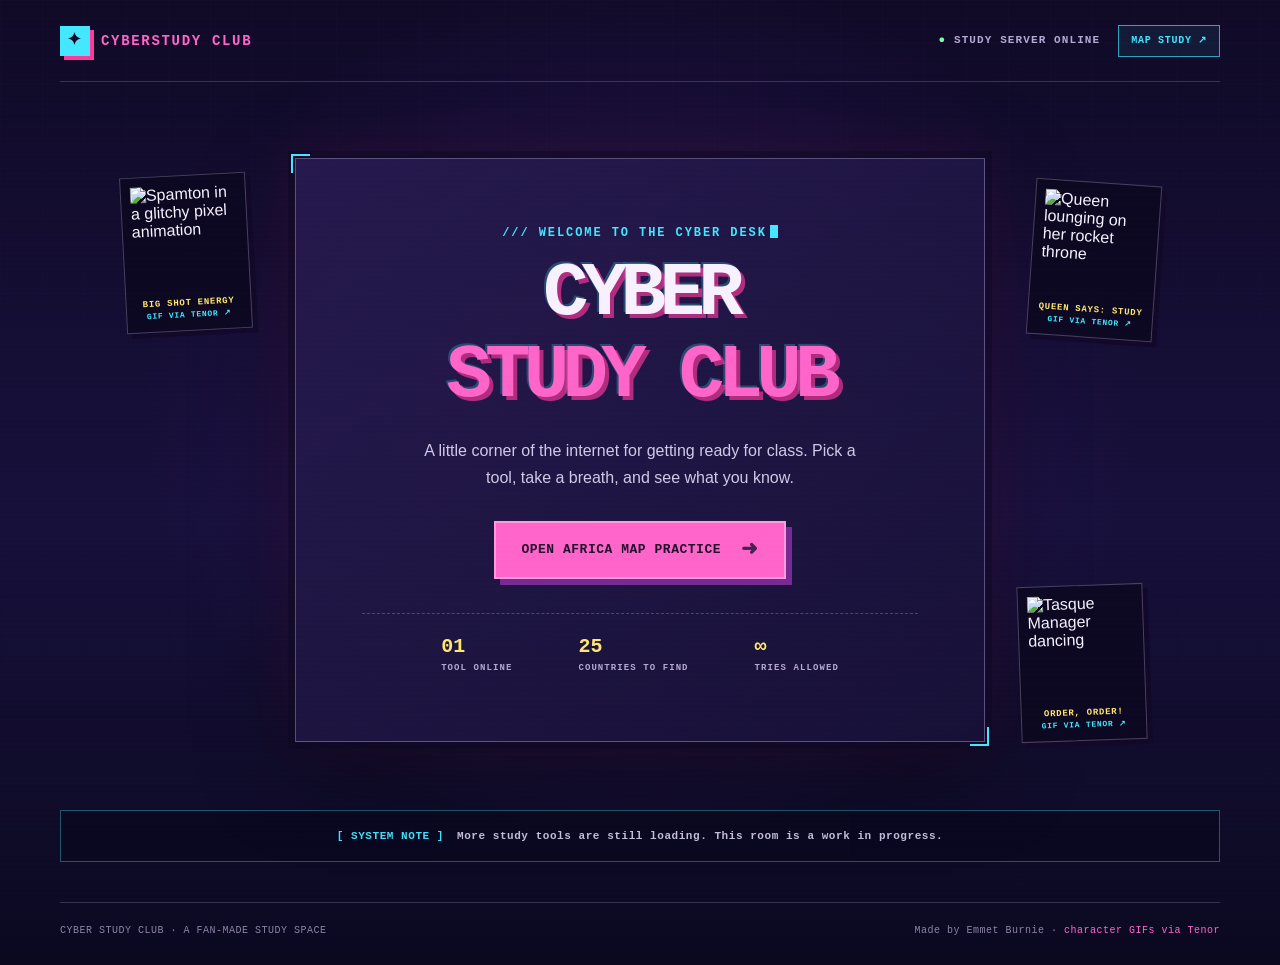
==== index.html @ ef657660 "Add map study link to homepage header" ====
<!doctype html>
<html lang="en">
  <head>
    <meta charset="utf-8" />
    <meta name="viewport" content="width=device-width, initial-scale=1" />
    <meta name="theme-color" content="#110b2b" />
    <meta name="description" content="A small collection of study tools. Start with Africa Map Practice." />
    <title>Cyber Study Club</title>
    <style>
      :root {
        color-scheme: dark;
        --ink: #f7f1ff;
        --muted: #b5a9d4;
        --night: #100a27;
        --panel: #1c123d;
        --pink: #ff65c9;
        --hot: #ff399e;
        --cyan: #43e7ff;
        --yellow: #ffe66f;
        --line: rgba(222, 206, 255, .2);
      }

      * { box-sizing: border-box; }
      html { min-height: 100%; background: var(--night); }
      body {
        min-height: 100vh;
        margin: 0;
        overflow-x: hidden;
        color: var(--ink);
        font-family: "Trebuchet MS", "Segoe UI", sans-serif;
        background:
          radial-gradient(ellipse at 50% 42%, rgba(92, 42, 167, .28), transparent 55%),
          linear-gradient(180deg, #100a27 0%, #17103b 54%, #0b0920 100%);
      }

      body::before {
        position: fixed;
        z-index: 0;
        inset: 0;
        pointer-events: none;
        content: "";
        opacity: .2;
        background-image: linear-gradient(rgba(132, 111, 214, .14) 1px, transparent 1px), linear-gradient(90deg, rgba(132, 111, 214, .14) 1px, transparent 1px);
        background-size: 42px 42px;
        mask-image: linear-gradient(to bottom, black, transparent 88%);
      }

      body::after {
        position: fixed;
        z-index: 5;
        inset: 0;
        pointer-events: none;
        content: "";
        opacity: .12;
        background: repeating-linear-gradient(to bottom, transparent 0 3px, rgba(255, 255, 255, .11) 4px, transparent 5px);
      }

      a { color: inherit; }
      .site-shell { position: relative; z-index: 1; width: min(1160px, calc(100% - 48px)); margin: 0 auto; }
      .topbar { display: flex; align-items: center; justify-content: space-between; min-height: 82px; border-bottom: 1px solid var(--line); }
      .wordmark { display: inline-flex; align-items: center; gap: 11px; color: var(--ink); text-decoration: none; font: 800 14px/1 "Courier New", monospace; letter-spacing: .12em; }
      .mark-icon { display: grid; width: 30px; height: 30px; place-items: center; color: #130925; background: var(--cyan); box-shadow: 4px 4px 0 var(--hot); font-size: 17px; }
      .wordmark span:last-child { color: var(--pink); }
      .top-actions { display: flex; align-items: center; gap: 18px; }
      .server-status { color: var(--muted); font: 700 11px/1.3 "Courier New", monospace; letter-spacing: .1em; }
      .server-status b { color: #7dff9e; }
      .nav-tool { padding: 10px 12px; border: 1px solid rgba(67, 231, 255, .66); color: var(--cyan); background: rgba(67, 231, 255, .07); font: 700 10px/1 "Courier New", monospace; letter-spacing: .07em; text-decoration: none; text-transform: uppercase; }
      .nav-tool:hover, .nav-tool:focus-visible { color: #110b2b; background: var(--cyan); outline: 2px solid var(--cyan); outline-offset: 3px; }

      .hero-wrap { position: relative; display: grid; min-height: 670px; place-items: center; padding: 76px 0 68px; }
      .hero-card {
        position: relative;
        z-index: 2;
        width: min(690px, 100%);
        padding: clamp(30px, 6vw, 66px);
        border: 1px solid rgba(225, 209, 255, .32);
        background: linear-gradient(145deg, rgba(39, 26, 79, .94), rgba(23, 17, 55, .94));
        box-shadow: 0 0 0 7px rgba(12, 7, 34, .45), 0 24px 90px rgba(0, 0, 0, .42), 0 0 55px rgba(255, 57, 158, .11);
        text-align: center;
      }
      .hero-card::before, .hero-card::after { position: absolute; width: 17px; height: 17px; content: ""; border-color: var(--cyan); border-style: solid; }
      .hero-card::before { top: -5px; left: -5px; border-width: 2px 0 0 2px; }
      .hero-card::after { right: -5px; bottom: -5px; border-width: 0 2px 2px 0; }
      .eyebrow { margin: 0 0 18px; color: var(--cyan); font: 700 12px/1.4 "Courier New", monospace; letter-spacing: .16em; text-transform: uppercase; }
      .eyebrow .cursor { display: inline-block; width: 8px; height: 13px; margin-left: 3px; vertical-align: -2px; background: var(--cyan); animation: blink 1.1s steps(2, start) infinite; }
      h1 { margin: 0; font: 900 clamp(42px, 8vw, 76px)/.92 "Courier New", monospace; letter-spacing: -.09em; text-transform: uppercase; text-shadow: 4px 4px 0 rgba(255, 57, 158, .65), -2px -2px 0 rgba(67, 231, 255, .25); }
      h1 span { display: block; margin-top: 12px; color: var(--pink); }
      .intro { max-width: 435px; margin: 25px auto 30px; color: #d2c9e8; font-size: 16px; line-height: 1.7; }

      .start-link { display: inline-flex; min-height: 58px; align-items: center; justify-content: center; gap: 20px; padding: 0 25px; border: 2px solid #ff9bdd; color: #210d2d; background: var(--pink); box-shadow: 6px 6px 0 #772a93; font: 900 13px/1.2 "Courier New", monospace; letter-spacing: .04em; text-decoration: none; text-transform: uppercase; transition: transform .15s ease, box-shadow .15s ease, background .15s ease; }
      .start-link:hover, .start-link:focus-visible { transform: translate(3px, 3px); background: #ff8bd7; box-shadow: 3px 3px 0 #772a93; outline: 2px solid var(--cyan); outline-offset: 4px; }
      .start-link .arrow { color: #462154; font-size: 20px; }

      .quick-stats { display: flex; justify-content: center; gap: clamp(20px, 7vw, 66px); margin-top: 34px; padding-top: 23px; border-top: 1px dashed rgba(221, 204, 255, .26); }
      .stat { display: grid; gap: 5px; text-align: left; }
      .stat strong { color: var(--yellow); font: 800 20px/1 "Courier New", monospace; }
      .stat span { color: var(--muted); font: 700 9px/1.4 "Courier New", monospace; letter-spacing: .12em; }

      .character { position: absolute; z-index: 3; display: grid; justify-items: center; gap: 8px; width: 126px; padding: 9px; border: 1px solid rgba(225, 209, 255, .28); background: rgba(12, 8, 31, .8); box-shadow: 5px 5px 0 rgba(18, 9, 38, .74); transform: rotate(-3deg); }
      .character img { display: block; width: 100%; height: 104px; object-fit: contain; image-rendering: pixelated; }
      .character figcaption { width: 100%; color: var(--yellow); font: 700 9px/1.35 "Courier New", monospace; letter-spacing: .08em; text-align: center; text-transform: uppercase; }
      .character a { color: var(--cyan); font-size: 8px; text-decoration: none; }
      .character a:hover { text-decoration: underline; }
      .character-spamton { top: 77px; left: 2%; }
      .character-queen { top: 84px; right: 2%; transform: rotate(4deg); }
      .character-tasque { right: 3%; bottom: 52px; transform: rotate(-2deg); }

      .system-note { display: flex; align-items: center; justify-content: center; gap: 13px; margin: 0 auto 40px; padding: 17px 22px; border: 1px solid rgba(67, 231, 255, .35); background: rgba(8, 8, 28, .58); color: #c9c1df; font: 700 11px/1.5 "Courier New", monospace; letter-spacing: .05em; text-align: center; }
      .system-note strong { flex: 0 0 auto; color: var(--cyan); }
      footer { display: flex; justify-content: space-between; gap: 16px; padding: 20px 0 27px; border-top: 1px solid var(--line); color: #8d83a9; font: 10px/1.5 "Courier New", monospace; letter-spacing: .05em; }
      footer a { color: var(--pink); text-decoration: none; }
      footer a:hover { text-decoration: underline; }

      @keyframes blink { to { visibility: hidden; } }
      @media (max-width: 850px) {
        .hero-wrap { min-height: auto; padding: 65px 0 55px; }
        .hero-card { width: min(640px, 100%); }
        .character { width: 98px; padding: 7px; }
        .character img { height: 74px; }
        .character-spamton { top: 14px; left: 0; }
        .character-queen { top: 12px; right: 0; }
        .character-tasque { display: none; }
      }
      @media (max-width: 560px) {
        .site-shell { width: min(100% - 28px, 480px); }
        .topbar { min-height: 64px; }
        .wordmark { font-size: 11px; }
        .top-actions { gap: 9px; }
        .server-status { max-width: 92px; font-size: 8px; text-align: right; }
        .nav-tool { padding: 9px 7px; font-size: 8px; }
        .hero-wrap { padding: 104px 0 30px; }
        .hero-card { padding: 36px 20px 24px; }
        h1 { font-size: clamp(38px, 11vw, 56px); }
        .intro { font-size: 14px; }
        .start-link { width: 100%; gap: 10px; padding: 0 12px; font-size: 11px; }
        .quick-stats { gap: 22px; }
        .stat span { font-size: 8px; }
        .character { width: 82px; padding: 5px; }
        .character img { height: 56px; }
        .character-spamton { top: 10px; left: 10%; }
        .character-queen { top: 10px; right: 10%; }
        .character figcaption { font-size: 8px; }
        .system-note { align-items: flex-start; padding: 13px; font-size: 10px; text-align: left; }
        footer { flex-direction: column; align-items: center; text-align: center; }
      }
      @media (prefers-reduced-motion: reduce) {
        *, *::before, *::after { scroll-behavior: auto !important; animation-duration: .01ms !important; animation-iteration-count: 1 !important; transition-duration: .01ms !important; }
      }
    </style>
  </head>
  <body>
    <div class="site-shell">
      <header class="topbar">
        <a class="wordmark" href="./" aria-label="Cyber Study Club home"><span class="mark-icon" aria-hidden="true">✦</span><span>CYBER<span>STUDY</span> CLUB</span></a>
        <div class="top-actions">
          <div class="server-status"><b>●</b> STUDY SERVER ONLINE</div>
          <a class="nav-tool" href="./ACS%2011%20Map%20Study%20Tools/ACS-11-Map-Study-Tools.html">Map Study ↗</a>
        </div>
      </header>

      <main>
        <section class="hero-wrap" aria-labelledby="welcome-title">
          <figure class="character character-spamton">
            <img src="https://media1.tenor.com/m/Z9w7fPWgDuUAAAAC/bigshot-spamton.gif" alt="Spamton in a glitchy pixel animation" loading="lazy" />
            <figcaption>Big shot energy<br /><a href="https://tenor.com/view/bigshot-spamton-spamtongspamton-laughing-glitched-gif-23837641" target="_blank" rel="noreferrer">GIF via Tenor ↗</a></figcaption>
          </figure>
          <figure class="character character-queen">
            <img src="https://media.tenor.com/0oXg4v6_egcAAAAj/deltarune-queen.gif" alt="Queen lounging on her rocket throne" loading="lazy" />
            <figcaption>Queen says: study<br /><a href="https://tenor.com/view/deltarune-queen-gif-23179607" target="_blank" rel="noreferrer">GIF via Tenor ↗</a></figcaption>
          </figure>
          <figure class="character character-tasque">
            <img src="https://media1.tenor.com/m/DKPBLvlwH-UAAAAd/deltarune-tasque-manager.gif" alt="Tasque Manager dancing" loading="lazy" />
            <figcaption>Order, order!<br /><a href="https://tenor.com/view/deltarune-tasque-manager-gangnam-style-dance-gif-910783957156503525" target="_blank" rel="noreferrer">GIF via Tenor ↗</a></figcaption>
          </figure>

          <div class="hero-card">
            <p class="eyebrow">/// Welcome to the cyber desk<span class="cursor" aria-hidden="true"></span></p>
            <h1 id="welcome-title">Cyber<br /><span>Study Club</span></h1>
            <p class="intro">A little corner of the internet for getting ready for class. Pick a tool, take a breath, and see what you know.</p>
            <a class="start-link" href="./ACS%2011%20Map%20Study%20Tools/ACS-11-Map-Study-Tools.html">
              <span>Open Africa Map Practice</span><span class="arrow" aria-hidden="true">➜</span>
            </a>
            <div class="quick-stats" aria-label="Study tool details">
              <div class="stat"><strong>01</strong><span>TOOL ONLINE</span></div>
              <div class="stat"><strong>25</strong><span>COUNTRIES TO FIND</span></div>
              <div class="stat"><strong>∞</strong><span>TRIES ALLOWED</span></div>
            </div>
          </div>
        </section>

        <aside class="system-note"><strong>[ SYSTEM NOTE ]</strong><span>More study tools are still loading. This room is a work in progress.</span></aside>
      </main>

      <footer><span>CYBER STUDY CLUB · A FAN-MADE STUDY SPACE</span><span>Made by Emmet Burnie · <a href="https://tenor.com" target="_blank" rel="noreferrer">character GIFs via Tenor</a></span></footer>
    </div>
  </body>
</html>
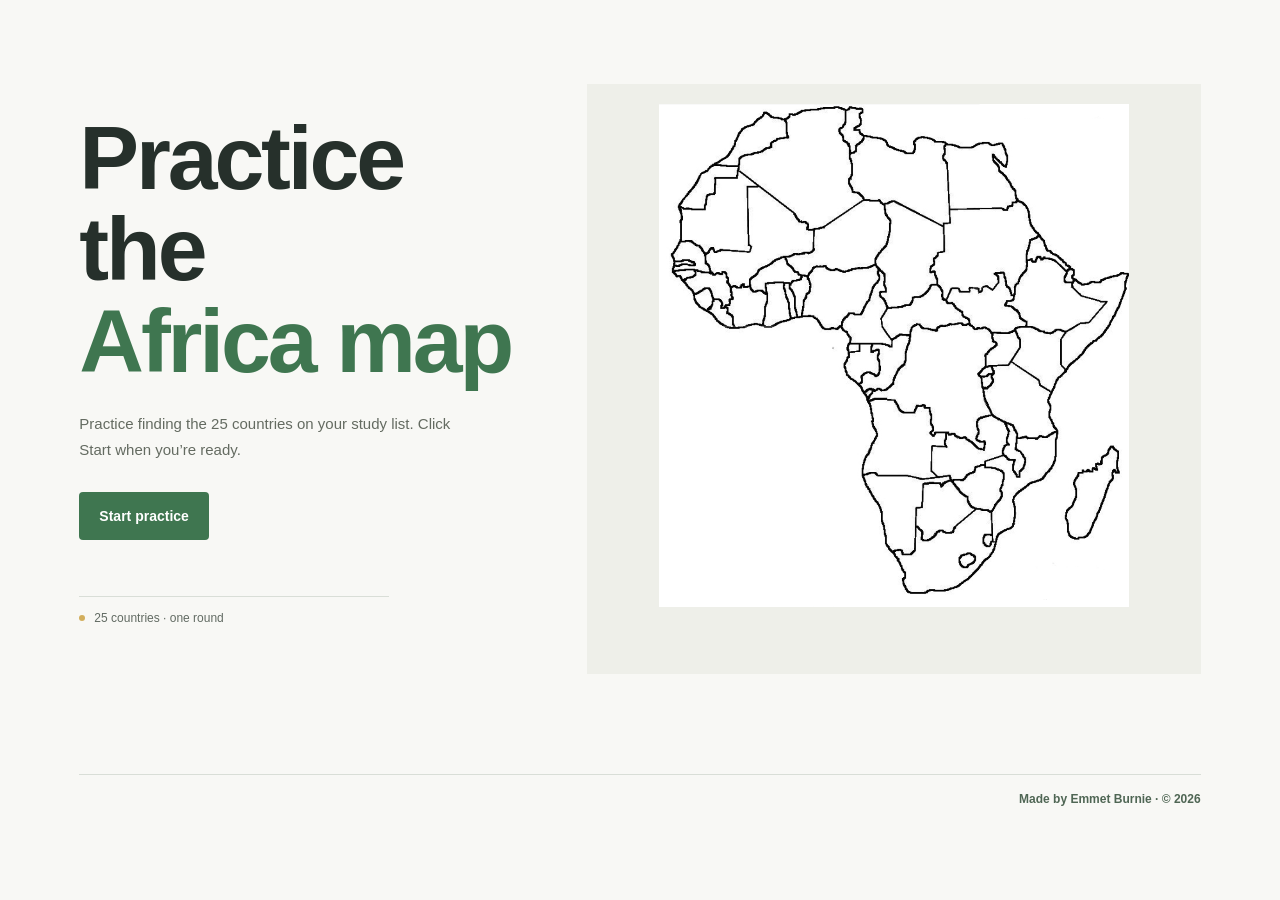
==== commit 8ee0f42c: "Keep Pages landing on the map study tool" ====
--- a/index.html
+++ b/index.html
@@ -3,195 +3,14 @@
   <head>
     <meta charset="utf-8" />
     <meta name="viewport" content="width=device-width, initial-scale=1" />
-    <meta name="theme-color" content="#110b2b" />
-    <meta name="description" content="A small collection of study tools. Start with Africa Map Practice." />
-    <title>Cyber Study Club</title>
-    <style>
-      :root {
-        color-scheme: dark;
-        --ink: #f7f1ff;
-        --muted: #b5a9d4;
-        --night: #100a27;
-        --panel: #1c123d;
-        --pink: #ff65c9;
-        --hot: #ff399e;
-        --cyan: #43e7ff;
-        --yellow: #ffe66f;
-        --line: rgba(222, 206, 255, .2);
-      }
-
-      * { box-sizing: border-box; }
-      html { min-height: 100%; background: var(--night); }
-      body {
-        min-height: 100vh;
-        margin: 0;
-        overflow-x: hidden;
-        color: var(--ink);
-        font-family: "Trebuchet MS", "Segoe UI", sans-serif;
-        background:
-          radial-gradient(ellipse at 50% 42%, rgba(92, 42, 167, .28), transparent 55%),
-          linear-gradient(180deg, #100a27 0%, #17103b 54%, #0b0920 100%);
-      }
-
-      body::before {
-        position: fixed;
-        z-index: 0;
-        inset: 0;
-        pointer-events: none;
-        content: "";
-        opacity: .2;
-        background-image: linear-gradient(rgba(132, 111, 214, .14) 1px, transparent 1px), linear-gradient(90deg, rgba(132, 111, 214, .14) 1px, transparent 1px);
-        background-size: 42px 42px;
-        mask-image: linear-gradient(to bottom, black, transparent 88%);
-      }
-
-      body::after {
-        position: fixed;
-        z-index: 5;
-        inset: 0;
-        pointer-events: none;
-        content: "";
-        opacity: .12;
-        background: repeating-linear-gradient(to bottom, transparent 0 3px, rgba(255, 255, 255, .11) 4px, transparent 5px);
-      }
-
-      a { color: inherit; }
-      .site-shell { position: relative; z-index: 1; width: min(1160px, calc(100% - 48px)); margin: 0 auto; }
-      .topbar { display: flex; align-items: center; justify-content: space-between; min-height: 82px; border-bottom: 1px solid var(--line); }
-      .wordmark { display: inline-flex; align-items: center; gap: 11px; color: var(--ink); text-decoration: none; font: 800 14px/1 "Courier New", monospace; letter-spacing: .12em; }
-      .mark-icon { display: grid; width: 30px; height: 30px; place-items: center; color: #130925; background: var(--cyan); box-shadow: 4px 4px 0 var(--hot); font-size: 17px; }
-      .wordmark span:last-child { color: var(--pink); }
-      .top-actions { display: flex; align-items: center; gap: 18px; }
-      .server-status { color: var(--muted); font: 700 11px/1.3 "Courier New", monospace; letter-spacing: .1em; }
-      .server-status b { color: #7dff9e; }
-      .nav-tool { padding: 10px 12px; border: 1px solid rgba(67, 231, 255, .66); color: var(--cyan); background: rgba(67, 231, 255, .07); font: 700 10px/1 "Courier New", monospace; letter-spacing: .07em; text-decoration: none; text-transform: uppercase; }
-      .nav-tool:hover, .nav-tool:focus-visible { color: #110b2b; background: var(--cyan); outline: 2px solid var(--cyan); outline-offset: 3px; }
-
-      .hero-wrap { position: relative; display: grid; min-height: 670px; place-items: center; padding: 76px 0 68px; }
-      .hero-card {
-        position: relative;
-        z-index: 2;
-        width: min(690px, 100%);
-        padding: clamp(30px, 6vw, 66px);
-        border: 1px solid rgba(225, 209, 255, .32);
-        background: linear-gradient(145deg, rgba(39, 26, 79, .94), rgba(23, 17, 55, .94));
-        box-shadow: 0 0 0 7px rgba(12, 7, 34, .45), 0 24px 90px rgba(0, 0, 0, .42), 0 0 55px rgba(255, 57, 158, .11);
-        text-align: center;
-      }
-      .hero-card::before, .hero-card::after { position: absolute; width: 17px; height: 17px; content: ""; border-color: var(--cyan); border-style: solid; }
-      .hero-card::before { top: -5px; left: -5px; border-width: 2px 0 0 2px; }
-      .hero-card::after { right: -5px; bottom: -5px; border-width: 0 2px 2px 0; }
-      .eyebrow { margin: 0 0 18px; color: var(--cyan); font: 700 12px/1.4 "Courier New", monospace; letter-spacing: .16em; text-transform: uppercase; }
-      .eyebrow .cursor { display: inline-block; width: 8px; height: 13px; margin-left: 3px; vertical-align: -2px; background: var(--cyan); animation: blink 1.1s steps(2, start) infinite; }
-      h1 { margin: 0; font: 900 clamp(42px, 8vw, 76px)/.92 "Courier New", monospace; letter-spacing: -.09em; text-transform: uppercase; text-shadow: 4px 4px 0 rgba(255, 57, 158, .65), -2px -2px 0 rgba(67, 231, 255, .25); }
-      h1 span { display: block; margin-top: 12px; color: var(--pink); }
-      .intro { max-width: 435px; margin: 25px auto 30px; color: #d2c9e8; font-size: 16px; line-height: 1.7; }
-
-      .start-link { display: inline-flex; min-height: 58px; align-items: center; justify-content: center; gap: 20px; padding: 0 25px; border: 2px solid #ff9bdd; color: #210d2d; background: var(--pink); box-shadow: 6px 6px 0 #772a93; font: 900 13px/1.2 "Courier New", monospace; letter-spacing: .04em; text-decoration: none; text-transform: uppercase; transition: transform .15s ease, box-shadow .15s ease, background .15s ease; }
-      .start-link:hover, .start-link:focus-visible { transform: translate(3px, 3px); background: #ff8bd7; box-shadow: 3px 3px 0 #772a93; outline: 2px solid var(--cyan); outline-offset: 4px; }
-      .start-link .arrow { color: #462154; font-size: 20px; }
-
-      .quick-stats { display: flex; justify-content: center; gap: clamp(20px, 7vw, 66px); margin-top: 34px; padding-top: 23px; border-top: 1px dashed rgba(221, 204, 255, .26); }
-      .stat { display: grid; gap: 5px; text-align: left; }
-      .stat strong { color: var(--yellow); font: 800 20px/1 "Courier New", monospace; }
-      .stat span { color: var(--muted); font: 700 9px/1.4 "Courier New", monospace; letter-spacing: .12em; }
-
-      .character { position: absolute; z-index: 3; display: grid; justify-items: center; gap: 8px; width: 126px; padding: 9px; border: 1px solid rgba(225, 209, 255, .28); background: rgba(12, 8, 31, .8); box-shadow: 5px 5px 0 rgba(18, 9, 38, .74); transform: rotate(-3deg); }
-      .character img { display: block; width: 100%; height: 104px; object-fit: contain; image-rendering: pixelated; }
-      .character figcaption { width: 100%; color: var(--yellow); font: 700 9px/1.35 "Courier New", monospace; letter-spacing: .08em; text-align: center; text-transform: uppercase; }
-      .character a { color: var(--cyan); font-size: 8px; text-decoration: none; }
-      .character a:hover { text-decoration: underline; }
-      .character-spamton { top: 77px; left: 2%; }
-      .character-queen { top: 84px; right: 2%; transform: rotate(4deg); }
-      .character-tasque { right: 3%; bottom: 52px; transform: rotate(-2deg); }
-
-      .system-note { display: flex; align-items: center; justify-content: center; gap: 13px; margin: 0 auto 40px; padding: 17px 22px; border: 1px solid rgba(67, 231, 255, .35); background: rgba(8, 8, 28, .58); color: #c9c1df; font: 700 11px/1.5 "Courier New", monospace; letter-spacing: .05em; text-align: center; }
-      .system-note strong { flex: 0 0 auto; color: var(--cyan); }
-      footer { display: flex; justify-content: space-between; gap: 16px; padding: 20px 0 27px; border-top: 1px solid var(--line); color: #8d83a9; font: 10px/1.5 "Courier New", monospace; letter-spacing: .05em; }
-      footer a { color: var(--pink); text-decoration: none; }
-      footer a:hover { text-decoration: underline; }
-
-      @keyframes blink { to { visibility: hidden; } }
-      @media (max-width: 850px) {
-        .hero-wrap { min-height: auto; padding: 65px 0 55px; }
-        .hero-card { width: min(640px, 100%); }
-        .character { width: 98px; padding: 7px; }
-        .character img { height: 74px; }
-        .character-spamton { top: 14px; left: 0; }
-        .character-queen { top: 12px; right: 0; }
-        .character-tasque { display: none; }
-      }
-      @media (max-width: 560px) {
-        .site-shell { width: min(100% - 28px, 480px); }
-        .topbar { min-height: 64px; }
-        .wordmark { font-size: 11px; }
-        .top-actions { gap: 9px; }
-        .server-status { max-width: 92px; font-size: 8px; text-align: right; }
-        .nav-tool { padding: 9px 7px; font-size: 8px; }
-        .hero-wrap { padding: 104px 0 30px; }
-        .hero-card { padding: 36px 20px 24px; }
-        h1 { font-size: clamp(38px, 11vw, 56px); }
-        .intro { font-size: 14px; }
-        .start-link { width: 100%; gap: 10px; padding: 0 12px; font-size: 11px; }
-        .quick-stats { gap: 22px; }
-        .stat span { font-size: 8px; }
-        .character { width: 82px; padding: 5px; }
-        .character img { height: 56px; }
-        .character-spamton { top: 10px; left: 10%; }
-        .character-queen { top: 10px; right: 10%; }
-        .character figcaption { font-size: 8px; }
-        .system-note { align-items: flex-start; padding: 13px; font-size: 10px; text-align: left; }
-        footer { flex-direction: column; align-items: center; text-align: center; }
-      }
-      @media (prefers-reduced-motion: reduce) {
-        *, *::before, *::after { scroll-behavior: auto !important; animation-duration: .01ms !important; animation-iteration-count: 1 !important; transition-duration: .01ms !important; }
-      }
-    </style>
+    <meta http-equiv="refresh" content="0; url=./ACS%2011%20Map%20Study%20Tools/ACS-11-Map-Study-Tools.html" />
+    <meta name="description" content="Open Africa Map Practice." />
+    <title>Africa Map Practice</title>
   </head>
   <body>
-    <div class="site-shell">
-      <header class="topbar">
-        <a class="wordmark" href="./" aria-label="Cyber Study Club home"><span class="mark-icon" aria-hidden="true">✦</span><span>CYBER<span>STUDY</span> CLUB</span></a>
-        <div class="top-actions">
-          <div class="server-status"><b>●</b> STUDY SERVER ONLINE</div>
-          <a class="nav-tool" href="./ACS%2011%20Map%20Study%20Tools/ACS-11-Map-Study-Tools.html">Map Study ↗</a>
-        </div>
-      </header>
-
-      <main>
-        <section class="hero-wrap" aria-labelledby="welcome-title">
-          <figure class="character character-spamton">
-            <img src="https://media1.tenor.com/m/Z9w7fPWgDuUAAAAC/bigshot-spamton.gif" alt="Spamton in a glitchy pixel animation" loading="lazy" />
-            <figcaption>Big shot energy<br /><a href="https://tenor.com/view/bigshot-spamton-spamtongspamton-laughing-glitched-gif-23837641" target="_blank" rel="noreferrer">GIF via Tenor ↗</a></figcaption>
-          </figure>
-          <figure class="character character-queen">
-            <img src="https://media.tenor.com/0oXg4v6_egcAAAAj/deltarune-queen.gif" alt="Queen lounging on her rocket throne" loading="lazy" />
-            <figcaption>Queen says: study<br /><a href="https://tenor.com/view/deltarune-queen-gif-23179607" target="_blank" rel="noreferrer">GIF via Tenor ↗</a></figcaption>
-          </figure>
-          <figure class="character character-tasque">
-            <img src="https://media1.tenor.com/m/DKPBLvlwH-UAAAAd/deltarune-tasque-manager.gif" alt="Tasque Manager dancing" loading="lazy" />
-            <figcaption>Order, order!<br /><a href="https://tenor.com/view/deltarune-tasque-manager-gangnam-style-dance-gif-910783957156503525" target="_blank" rel="noreferrer">GIF via Tenor ↗</a></figcaption>
-          </figure>
-
-          <div class="hero-card">
-            <p class="eyebrow">/// Welcome to the cyber desk<span class="cursor" aria-hidden="true"></span></p>
-            <h1 id="welcome-title">Cyber<br /><span>Study Club</span></h1>
-            <p class="intro">A little corner of the internet for getting ready for class. Pick a tool, take a breath, and see what you know.</p>
-            <a class="start-link" href="./ACS%2011%20Map%20Study%20Tools/ACS-11-Map-Study-Tools.html">
-              <span>Open Africa Map Practice</span><span class="arrow" aria-hidden="true">➜</span>
-            </a>
-            <div class="quick-stats" aria-label="Study tool details">
-              <div class="stat"><strong>01</strong><span>TOOL ONLINE</span></div>
-              <div class="stat"><strong>25</strong><span>COUNTRIES TO FIND</span></div>
-              <div class="stat"><strong>∞</strong><span>TRIES ALLOWED</span></div>
-            </div>
-          </div>
-        </section>
-
-        <aside class="system-note"><strong>[ SYSTEM NOTE ]</strong><span>More study tools are still loading. This room is a work in progress.</span></aside>
-      </main>
-
-      <footer><span>CYBER STUDY CLUB · A FAN-MADE STUDY SPACE</span><span>Made by Emmet Burnie · <a href="https://tenor.com" target="_blank" rel="noreferrer">character GIFs via Tenor</a></span></footer>
-    </div>
+    <p><a href="./ACS%2011%20Map%20Study%20Tools/ACS-11-Map-Study-Tools.html">Open Africa Map Practice</a></p>
+    <script>
+      window.location.replace(new URL("./ACS%2011%20Map%20Study%20Tools/ACS-11-Map-Study-Tools.html", window.location.href));
+    </script>
   </body>
 </html>
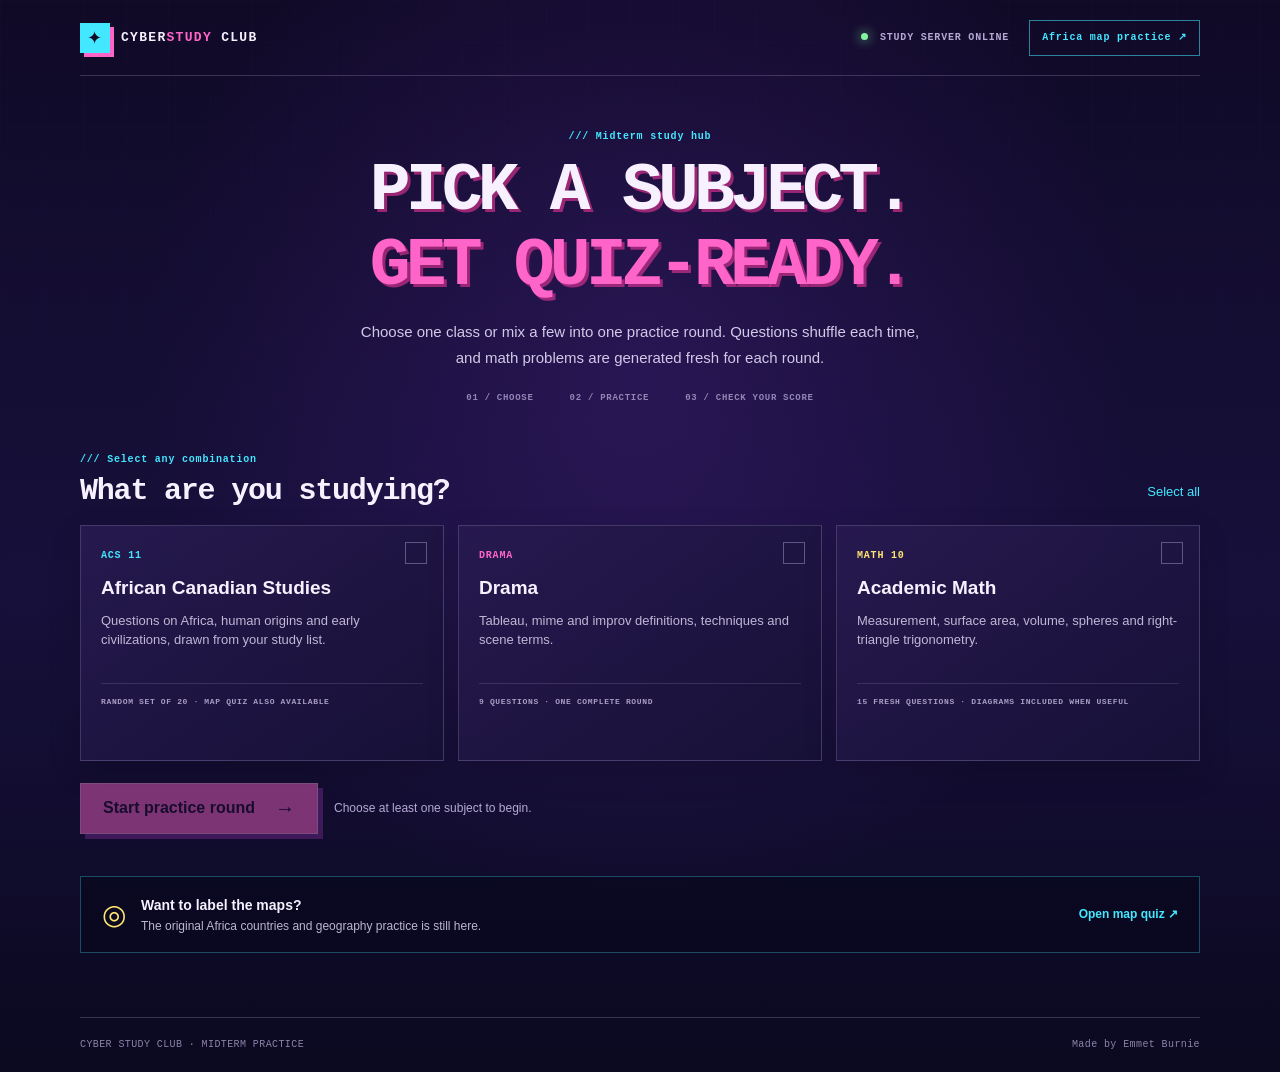
==== commit 214c2394: "Add selectable midterm study hub and quizzes" ====
--- a/index.html
+++ b/index.html
@@ -1,16 +1,83 @@
 <!doctype html>
 <html lang="en">
-  <head>
-    <meta charset="utf-8" />
-    <meta name="viewport" content="width=device-width, initial-scale=1" />
-    <meta http-equiv="refresh" content="0; url=./ACS%2011%20Map%20Study%20Tools/ACS-11-Map-Study-Tools.html" />
-    <meta name="description" content="Open Africa Map Practice." />
-    <title>Africa Map Practice</title>
-  </head>
-  <body>
-    <p><a href="./ACS%2011%20Map%20Study%20Tools/ACS-11-Map-Study-Tools.html">Open Africa Map Practice</a></p>
-    <script>
-      window.location.replace(new URL("./ACS%2011%20Map%20Study%20Tools/ACS-11-Map-Study-Tools.html", window.location.href));
-    </script>
-  </body>
+<head>
+  <meta charset="utf-8">
+  <meta name="viewport" content="width=device-width, initial-scale=1">
+  <meta name="theme-color" content="#110b2b">
+  <meta name="description" content="Choose a subject and make a practice quiz for midterms.">
+  <title>Cyber Study Club</title>
+  <link rel="stylesheet" href="study-hub.css">
+  <script src="quiz-banks.js" defer></script>
+  <script src="study-hub.js" defer></script>
+</head>
+<body>
+  <div class="shell">
+    <header class="topbar">
+      <a class="brand" href="./" aria-label="Cyber Study Club home"><span class="brand-mark">✦</span><span>CYBER<span class="pink">STUDY</span> CLUB</span></a>
+      <div class="top-right"><span class="online"><i></i> STUDY SERVER ONLINE</span><a class="map-link" href="./ACS%2011%20Map%20Study%20Tools/ACS-11-Map-Study-Tools.html">Africa map practice ↗</a></div>
+    </header>
+
+    <main>
+      <section id="menu-screen" class="menu-screen">
+        <div class="hero">
+          <p class="eyebrow">/// Midterm study hub</p>
+          <h1>Pick a subject.<br><span>Get quiz-ready.</span></h1>
+          <p class="intro">Choose one class or mix a few into one practice round. Questions shuffle each time, and math problems are generated fresh for each round.</p>
+          <div class="hero-tags"><span>01 / CHOOSE</span><span>02 / PRACTICE</span><span>03 / CHECK YOUR SCORE</span></div>
+        </div>
+
+        <section class="subject-section" aria-labelledby="subjects-title">
+          <div class="section-heading"><div><p class="eyebrow">/// Select any combination</p><h2 id="subjects-title">What are you studying?</h2></div><button id="select-all" class="quiet-button" type="button">Select all</button></div>
+          <div class="subject-grid">
+            <label class="subject-card acs-card">
+              <input type="checkbox" name="subject" value="acs">
+              <span class="card-check" aria-hidden="true">✓</span>
+              <span class="subject-code">ACS 11</span><strong>African Canadian Studies</strong>
+              <span class="subject-info">Questions on Africa, human origins and early civilizations, drawn from your study list.</span>
+              <span class="question-count">RANDOM SET OF 20 · MAP QUIZ ALSO AVAILABLE</span>
+            </label>
+            <label class="subject-card drama-card">
+              <input type="checkbox" name="subject" value="drama">
+              <span class="card-check" aria-hidden="true">✓</span>
+              <span class="subject-code">DRAMA</span><strong>Drama</strong>
+              <span class="subject-info">Tableau, mime and improv definitions, techniques and scene terms.</span>
+              <span class="question-count">9 QUESTIONS · ONE COMPLETE ROUND</span>
+            </label>
+            <label class="subject-card math-card">
+              <input type="checkbox" name="subject" value="math">
+              <span class="card-check" aria-hidden="true">✓</span>
+              <span class="subject-code">MATH 10</span><strong>Academic Math</strong>
+              <span class="subject-info">Measurement, surface area, volume, spheres and right-triangle trigonometry.</span>
+              <span class="question-count">15 FRESH QUESTIONS · DIAGRAMS INCLUDED WHEN USEFUL</span>
+            </label>
+          </div>
+          <div class="start-row"><button id="start-quiz" class="primary-button" type="button" disabled>Start practice round <span aria-hidden="true">→</span></button><p id="selection-note" class="selection-note" aria-live="polite">Choose at least one subject to begin.</p></div>
+          <div class="map-callout"><div><span class="callout-icon">◎</span><div><strong>Want to label the maps?</strong><p>The original Africa countries and geography practice is still here.</p></div></div><a href="./ACS%2011%20Map%20Study%20Tools/ACS-11-Map-Study-Tools.html">Open map quiz <span aria-hidden="true">↗</span></a></div>
+        </section>
+      </section>
+
+      <section id="quiz-screen" class="quiz-screen" hidden>
+        <div class="quiz-nav"><button class="quiet-button" data-action="menu" type="button">← Subjects</button><span id="quiz-subject-label" class="quiz-subject-label"></span><span id="quiz-progress" class="quiz-progress"></span></div>
+        <div class="progress-track"><span id="progress-fill"></span></div>
+        <article class="question-card">
+          <p class="eyebrow" id="question-kicker">QUESTION 01</p>
+          <h1 id="question-text"></h1>
+          <div id="question-diagram" class="question-diagram" hidden></div>
+          <div id="answer-options" class="answer-options"></div>
+          <div id="answer-feedback" class="answer-feedback" role="status" aria-live="polite"></div>
+          <button id="next-question" class="primary-button" type="button" hidden>Next question <span aria-hidden="true">→</span></button>
+        </article>
+      </section>
+
+      <section id="results-screen" class="results-screen" hidden>
+        <p class="eyebrow">/// Round complete</p><h1 id="results-title">Nice work.</h1>
+        <p id="results-summary" class="intro"></p>
+        <div class="result-score"><strong id="results-score"></strong><span id="results-percent"></span></div>
+        <div id="results-breakdown" class="results-breakdown"></div>
+        <div class="result-actions"><button id="again-button" class="primary-button" type="button">Try another round <span aria-hidden="true">↻</span></button><button class="quiet-button" data-action="menu" type="button">Choose subjects</button></div>
+      </section>
+    </main>
+    <footer><span>CYBER STUDY CLUB · MIDTERM PRACTICE</span><span>Made by Emmet Burnie</span></footer>
+  </div>
+</body>
 </html>
--- a/study-hub.css
+++ b/study-hub.css
@@ -0,0 +1,4 @@
+:root{color-scheme:dark;--night:#100a27;--panel:#1c123d;--panel2:#211744;--ink:#f7f1ff;--muted:#b5a9d4;--pink:#ff65c9;--cyan:#43e7ff;--yellow:#ffe66f;--green:#82f5a0;--red:#ff857f;--line:rgba(222,206,255,.2);font-family:"Trebuchet MS","Segoe UI",sans-serif}
+*{box-sizing:border-box}html{min-height:100%;background:var(--night)}body{min-height:100vh;margin:0;color:var(--ink);background:radial-gradient(ellipse at 50% 35%,rgba(92,42,167,.28),transparent 55%),linear-gradient(180deg,#100a27 0%,#17103b 55%,#0b0920 100%)}body:before{position:fixed;z-index:0;inset:0;pointer-events:none;content:"";opacity:.18;background-image:linear-gradient(rgba(132,111,214,.14) 1px,transparent 1px),linear-gradient(90deg,rgba(132,111,214,.14) 1px,transparent 1px);background-size:42px 42px;mask-image:linear-gradient(to bottom,black,transparent 88%)}button,a,input{font:inherit}.shell{position:relative;z-index:1;width:min(1120px,calc(100% - 42px));margin:auto}.topbar{min-height:76px;display:flex;align-items:center;justify-content:space-between;border-bottom:1px solid var(--line)}.brand{display:flex;align-items:center;gap:11px;color:var(--ink);font:800 13px/1 "Courier New",monospace;letter-spacing:.1em;text-decoration:none}.brand-mark{display:grid;place-items:center;width:30px;height:30px;color:#130925;background:var(--cyan);box-shadow:4px 4px 0 var(--pink);font:18px Arial}.pink{color:var(--pink)}.top-right{display:flex;align-items:center;gap:20px}.online,.map-link,.eyebrow,.hero-tags,.subject-code,.question-count,.quiz-progress{font:700 10px/1.4 "Courier New",monospace;letter-spacing:.08em}.online{color:var(--muted)}.online i{display:inline-block;width:7px;height:7px;margin-right:5px;border-radius:50%;background:var(--green);box-shadow:0 0 12px var(--green)}.map-link{padding:10px 12px;color:var(--cyan);border:1px solid rgba(67,231,255,.55);text-decoration:none}.map-link:hover,.map-link:focus-visible{color:var(--night);background:var(--cyan);outline:2px solid var(--cyan);outline-offset:2px}main{min-height:calc(100vh - 136px)}.menu-screen{padding:54px 0 64px}.hero{text-align:center;max-width:740px;margin:0 auto 48px}.eyebrow{margin:0 0 14px;color:var(--cyan)}h1,h2,p{margin-top:0}.hero h1,.results-screen h1{margin:0;font:900 clamp(40px,7vw,68px)/.98 "Courier New",monospace;letter-spacing:-.07em;text-transform:uppercase;text-shadow:3px 3px 0 rgba(255,57,158,.55)}.hero h1 span{display:block;margin-top:8px;color:var(--pink)}.intro{max-width:570px;margin:20px auto 22px;color:#d2c9e8;font-size:15px;line-height:1.7}.hero-tags{display:flex;justify-content:center;gap:clamp(14px,4vw,36px);color:#9386b5;font-size:9px}.section-heading{display:flex;align-items:end;justify-content:space-between;margin:0 0 17px}.section-heading .eyebrow{margin-bottom:8px}.section-heading h2{margin:0;font:800 clamp(21px,3.2vw,30px)/1.1 "Courier New",monospace;letter-spacing:-.04em}.quiet-button{border:0;background:transparent;color:var(--cyan);padding:9px 0;cursor:pointer;font-size:13px}.quiet-button:hover{text-decoration:underline}.quiet-button:focus-visible,.primary-button:focus-visible,.answer-option:focus-visible{outline:3px solid var(--yellow);outline-offset:3px}.subject-grid{display:grid;grid-template-columns:repeat(3,minmax(0,1fr));gap:14px}.subject-card{position:relative;min-height:236px;padding:23px 20px 20px;border:1px solid var(--line);background:linear-gradient(145deg,rgba(39,26,79,.96),rgba(23,17,55,.96));box-shadow:0 12px 30px rgba(0,0,0,.15);cursor:pointer;transition:border-color .15s,transform .15s,background .15s}.subject-card:hover{transform:translateY(-3px);border-color:rgba(67,231,255,.65)}.subject-card:has(input:checked){border-color:var(--cyan);background:linear-gradient(145deg,rgba(47,34,91,.98),rgba(28,20,67,.98));box-shadow:0 0 0 1px rgba(67,231,255,.25),0 0 30px rgba(67,231,255,.08)}.subject-card input{position:absolute;opacity:0;inset:0;width:100%;height:100%;cursor:pointer}.card-check{position:absolute;top:16px;right:16px;width:22px;height:22px;border:1px solid rgba(222,206,255,.35);display:grid;place-items:center;color:transparent;font-size:13px}.subject-card:has(input:checked) .card-check{color:var(--night);border-color:var(--cyan);background:var(--cyan)}.subject-code{display:block;margin:0 34px 14px 0;color:var(--cyan);font-size:10px}.drama-card .subject-code{color:var(--pink)}.math-card .subject-code{color:var(--yellow)}.subject-card strong{display:block;margin-bottom:11px;font-size:19px;line-height:1.2}.subject-info{display:block;min-height:55px;color:#c0b7d6;font-size:13px;line-height:1.5}.question-count{display:block;margin-top:17px;padding-top:12px;border-top:1px solid rgba(222,206,255,.15);color:#a99dc4;font-size:8px}.start-row{display:flex;align-items:center;gap:16px;margin-top:22px}.primary-button{display:inline-flex;align-items:center;justify-content:center;gap:20px;min-height:51px;padding:0 22px;border:1px solid #ff9bdd;color:#210d2d;background:var(--pink);box-shadow:5px 5px 0 #772a93;font-weight:900;cursor:pointer;transition:transform .15s,box-shadow .15s}.primary-button span{font-size:20px;font-weight:400}.primary-button:hover:not(:disabled){transform:translate(2px,2px);box-shadow:3px 3px 0 #772a93}.primary-button:disabled{opacity:.45;cursor:not-allowed}.selection-note{margin:0;color:var(--muted);font-size:12px}.map-callout{display:flex;align-items:center;justify-content:space-between;gap:18px;margin-top:42px;padding:19px 21px;border:1px solid rgba(67,231,255,.3);background:rgba(8,8,28,.58)}.map-callout>div{display:flex;align-items:center;gap:15px}.callout-icon{color:var(--yellow);font-size:28px}.map-callout strong{font-size:14px}.map-callout p{margin:5px 0 0;color:#beb5d3;font-size:12px}.map-callout a{flex:none;color:var(--cyan);font-size:12px;font-weight:700;text-decoration:none}.map-callout a:hover{text-decoration:underline}.quiz-screen,.results-screen{max-width:850px;margin:0 auto;padding:35px 0 60px}.quiz-nav{display:flex;align-items:center;justify-content:space-between;gap:15px}.quiz-subject-label{color:var(--muted);font-size:12px}.quiz-progress{color:var(--yellow);font-size:11px}.progress-track{height:4px;margin:16px 0 28px;background:rgba(222,206,255,.15)}.progress-track span{display:block;width:0;height:100%;background:var(--cyan);transition:width .2s}.question-card{padding:clamp(22px,5vw,45px);border:1px solid var(--line);background:linear-gradient(145deg,rgba(39,26,79,.96),rgba(23,17,55,.96));box-shadow:0 18px 55px rgba(0,0,0,.28)}.question-card .eyebrow{color:var(--yellow);font-size:10px}.question-card h1{font:700 clamp(22px,4vw,34px)/1.3 "Trebuchet MS","Segoe UI",sans-serif;letter-spacing:0;text-transform:none;text-shadow:none;margin:0 0 22px}.question-diagram{display:flex;justify-content:center;margin:0 auto 20px;padding:12px;background:#f8f7f2;color:#26302b;border-radius:4px;max-width:460px}.question-diagram svg{display:block;width:100%;height:auto;max-height:250px}.answer-options{display:grid;gap:10px}.answer-option{display:flex;align-items:flex-start;gap:12px;width:100%;padding:13px 15px;border:1px solid rgba(222,206,255,.2);color:var(--ink);background:rgba(8,8,28,.44);text-align:left;cursor:pointer;line-height:1.45}.answer-option:hover:not(:disabled){border-color:var(--cyan);background:rgba(67,231,255,.08)}.option-letter{flex:none;display:grid;place-items:center;width:23px;height:23px;border:1px solid rgba(222,206,255,.35);color:var(--cyan);font:700 11px "Courier New",monospace}.answer-option.correct{border-color:var(--green);background:rgba(130,245,160,.12)}.answer-option.correct .option-letter{color:var(--night);border-color:var(--green);background:var(--green)}.answer-option.incorrect{border-color:var(--red);background:rgba(255,133,127,.11)}.answer-option:disabled{cursor:default}.answer-feedback{min-height:32px;padding:13px 0;color:var(--muted);font-size:13px}.answer-feedback.good{color:var(--green)}.answer-feedback.bad{color:var(--red)}#next-question{margin-top:6px}.results-screen{padding-top:65px;text-align:center}.results-screen h1{font-size:clamp(38px,6vw,58px)}.results-screen .intro{margin-bottom:28px}.result-score{display:flex;align-items:baseline;justify-content:center;gap:18px;margin:20px auto 32px}.result-score strong{color:var(--yellow);font:800 52px "Courier New",monospace}.result-score span{color:var(--cyan);font:700 24px "Courier New",monospace}.results-breakdown{display:grid;grid-template-columns:repeat(3,1fr);gap:12px;text-align:left}.breakdown-card{padding:16px;border:1px solid var(--line);background:rgba(28,18,61,.83)}.breakdown-card h2{margin:0 0 10px;color:var(--cyan);font:700 11px "Courier New",monospace;text-transform:uppercase}.breakdown-card p{margin:0;color:#d2c9e8;font-size:13px}.result-actions{display:flex;justify-content:center;align-items:center;gap:22px;margin-top:28px}footer{min-height:55px;display:flex;justify-content:space-between;align-items:center;gap:15px;border-top:1px solid var(--line);color:#8d83a9;font:10px/1.4 "Courier New",monospace;letter-spacing:.04em}
+[hidden]{display:none!important}@media(max-width:780px){.subject-grid{grid-template-columns:1fr}.subject-card{min-height:190px}.subject-info{min-height:0}.hero{margin-bottom:38px}.menu-screen{padding-top:42px}.results-breakdown{grid-template-columns:1fr}.breakdown-card{text-align:center}.breakdown-card h2{margin-bottom:6px}}@media(max-width:560px){.shell{width:calc(100% - 28px)}.topbar{min-height:64px}.brand{font-size:10px;gap:8px}.brand-mark{width:25px;height:25px;font-size:15px}.top-right{gap:8px}.online{display:none}.map-link{padding:9px 8px;font-size:8px}.menu-screen{padding:35px 0 44px}.hero h1{font-size:clamp(36px,10vw,51px)}.hero .intro{font-size:13px;margin:16px auto}.hero-tags{gap:10px;font-size:7px}.section-heading h2{font-size:20px}.subject-card{padding:19px 17px}.subject-card strong{font-size:18px}.start-row{align-items:flex-start;flex-direction:column}.start-row .primary-button{width:100%}.map-callout{align-items:flex-start;flex-direction:column;padding:16px}.quiz-screen,.results-screen{padding-top:25px}.quiz-screen{padding-bottom:35px}.quiz-subject-label{display:none}.question-card{padding:20px 16px}.question-card h1{font-size:22px}.answer-option{font-size:13px;padding:11px}.result-actions{flex-direction:column;gap:9px}.result-actions>*{width:100%}footer{align-items:flex-start;flex-direction:column;justify-content:center;padding:13px 0;font-size:8px}}
+@media(prefers-reduced-motion:reduce){*,*:before,*:after{scroll-behavior:auto!important;transition:none!important}}
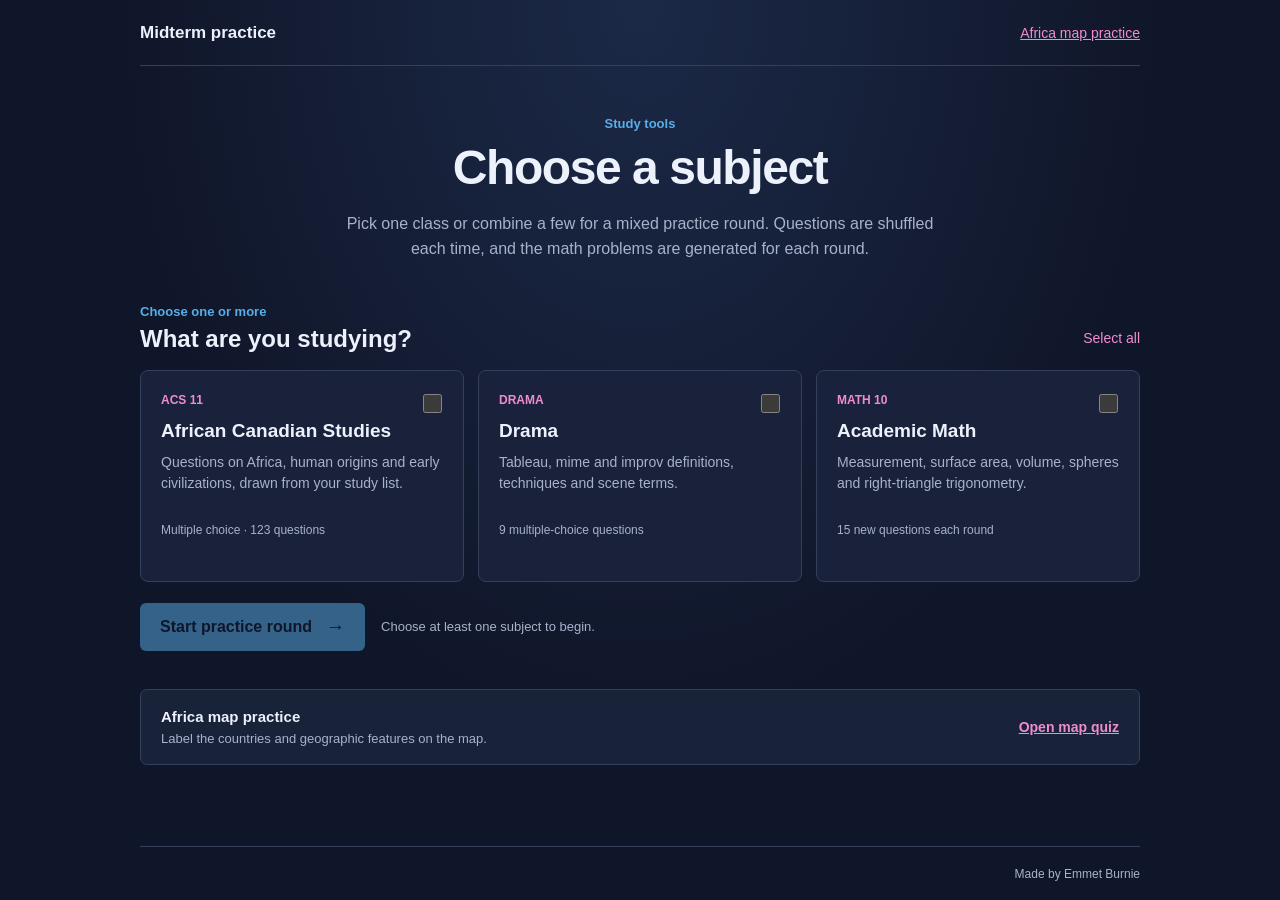
==== commit f242d7fa: "Refine study hub styling and ACS question options" ====
--- a/index.html
+++ b/index.html
@@ -3,9 +3,9 @@
 <head>
   <meta charset="utf-8">
   <meta name="viewport" content="width=device-width, initial-scale=1">
-  <meta name="theme-color" content="#110b2b">
+  <meta name="theme-color" content="#f5f3ee">
   <meta name="description" content="Choose a subject and make a practice quiz for midterms.">
-  <title>Cyber Study Club</title>
+  <title>Midterm Practice</title>
   <link rel="stylesheet" href="study-hub.css">
   <script src="quiz-banks.js" defer></script>
   <script src="study-hub.js" defer></script>
@@ -13,46 +13,46 @@
 <body>
   <div class="shell">
     <header class="topbar">
-      <a class="brand" href="./" aria-label="Cyber Study Club home"><span class="brand-mark">✦</span><span>CYBER<span class="pink">STUDY</span> CLUB</span></a>
-      <div class="top-right"><span class="online"><i></i> STUDY SERVER ONLINE</span><a class="map-link" href="./ACS%2011%20Map%20Study%20Tools/ACS-11-Map-Study-Tools.html">Africa map practice ↗</a></div>
+      <a class="brand" href="./">Midterm practice</a>
+      <div class="top-right"><a class="map-link" href="./ACS%2011%20Map%20Study%20Tools/ACS-11-Map-Study-Tools.html">Africa map practice</a></div>
     </header>
 
     <main>
       <section id="menu-screen" class="menu-screen">
         <div class="hero">
-          <p class="eyebrow">/// Midterm study hub</p>
-          <h1>Pick a subject.<br><span>Get quiz-ready.</span></h1>
-          <p class="intro">Choose one class or mix a few into one practice round. Questions shuffle each time, and math problems are generated fresh for each round.</p>
-          <div class="hero-tags"><span>01 / CHOOSE</span><span>02 / PRACTICE</span><span>03 / CHECK YOUR SCORE</span></div>
+          <p class="eyebrow">Study tools</p>
+          <h1>Choose a subject</h1>
+          <p class="intro">Pick one class or combine a few for a mixed practice round. Questions are shuffled each time, and the math problems are generated for each round.</p>
         </div>
 
         <section class="subject-section" aria-labelledby="subjects-title">
-          <div class="section-heading"><div><p class="eyebrow">/// Select any combination</p><h2 id="subjects-title">What are you studying?</h2></div><button id="select-all" class="quiet-button" type="button">Select all</button></div>
+          <div class="section-heading"><div><p class="eyebrow">Choose one or more</p><h2 id="subjects-title">What are you studying?</h2></div><button id="select-all" class="quiet-button" type="button">Select all</button></div>
           <div class="subject-grid">
             <label class="subject-card acs-card">
               <input type="checkbox" name="subject" value="acs">
-              <span class="card-check" aria-hidden="true">✓</span>
               <span class="subject-code">ACS 11</span><strong>African Canadian Studies</strong>
               <span class="subject-info">Questions on Africa, human origins and early civilizations, drawn from your study list.</span>
-              <span class="question-count">RANDOM SET OF 20 · MAP QUIZ ALSO AVAILABLE</span>
+              <span class="question-count">Multiple choice · 123 questions</span>
             </label>
             <label class="subject-card drama-card">
               <input type="checkbox" name="subject" value="drama">
-              <span class="card-check" aria-hidden="true">✓</span>
               <span class="subject-code">DRAMA</span><strong>Drama</strong>
               <span class="subject-info">Tableau, mime and improv definitions, techniques and scene terms.</span>
-              <span class="question-count">9 QUESTIONS · ONE COMPLETE ROUND</span>
+              <span class="question-count">9 multiple-choice questions</span>
             </label>
             <label class="subject-card math-card">
               <input type="checkbox" name="subject" value="math">
-              <span class="card-check" aria-hidden="true">✓</span>
               <span class="subject-code">MATH 10</span><strong>Academic Math</strong>
               <span class="subject-info">Measurement, surface area, volume, spheres and right-triangle trigonometry.</span>
-              <span class="question-count">15 FRESH QUESTIONS · DIAGRAMS INCLUDED WHEN USEFUL</span>
+              <span class="question-count">15 new questions each round</span>
             </label>
           </div>
+          <div id="acs-length-panel" class="acs-length-panel" hidden>
+            <label for="acs-length">ACS question set</label>
+            <select id="acs-length"><option value="some">20 random questions</option><option value="all">All 123 questions</option></select>
+          </div>
           <div class="start-row"><button id="start-quiz" class="primary-button" type="button" disabled>Start practice round <span aria-hidden="true">→</span></button><p id="selection-note" class="selection-note" aria-live="polite">Choose at least one subject to begin.</p></div>
-          <div class="map-callout"><div><span class="callout-icon">◎</span><div><strong>Want to label the maps?</strong><p>The original Africa countries and geography practice is still here.</p></div></div><a href="./ACS%2011%20Map%20Study%20Tools/ACS-11-Map-Study-Tools.html">Open map quiz <span aria-hidden="true">↗</span></a></div>
+        <div class="map-callout"><div><div><strong>Africa map practice</strong><p>Label the countries and geographic features on the map.</p></div></div><a href="./ACS%2011%20Map%20Study%20Tools/ACS-11-Map-Study-Tools.html">Open map quiz</a></div>
         </section>
       </section>
 
@@ -70,14 +70,14 @@
       </section>
 
       <section id="results-screen" class="results-screen" hidden>
-        <p class="eyebrow">/// Round complete</p><h1 id="results-title">Nice work.</h1>
+        <p class="eyebrow">Round complete</p><h1 id="results-title">Nice work.</h1>
         <p id="results-summary" class="intro"></p>
         <div class="result-score"><strong id="results-score"></strong><span id="results-percent"></span></div>
         <div id="results-breakdown" class="results-breakdown"></div>
         <div class="result-actions"><button id="again-button" class="primary-button" type="button">Try another round <span aria-hidden="true">↻</span></button><button class="quiet-button" data-action="menu" type="button">Choose subjects</button></div>
       </section>
     </main>
-    <footer><span>CYBER STUDY CLUB · MIDTERM PRACTICE</span><span>Made by Emmet Burnie</span></footer>
+    <footer><span>Made by Emmet Burnie</span></footer>
   </div>
 </body>
 </html>
--- a/study-hub.css
+++ b/study-hub.css
@@ -1,4 +1 @@
-:root{color-scheme:dark;--night:#100a27;--panel:#1c123d;--panel2:#211744;--ink:#f7f1ff;--muted:#b5a9d4;--pink:#ff65c9;--cyan:#43e7ff;--yellow:#ffe66f;--green:#82f5a0;--red:#ff857f;--line:rgba(222,206,255,.2);font-family:"Trebuchet MS","Segoe UI",sans-serif}
-*{box-sizing:border-box}html{min-height:100%;background:var(--night)}body{min-height:100vh;margin:0;color:var(--ink);background:radial-gradient(ellipse at 50% 35%,rgba(92,42,167,.28),transparent 55%),linear-gradient(180deg,#100a27 0%,#17103b 55%,#0b0920 100%)}body:before{position:fixed;z-index:0;inset:0;pointer-events:none;content:"";opacity:.18;background-image:linear-gradient(rgba(132,111,214,.14) 1px,transparent 1px),linear-gradient(90deg,rgba(132,111,214,.14) 1px,transparent 1px);background-size:42px 42px;mask-image:linear-gradient(to bottom,black,transparent 88%)}button,a,input{font:inherit}.shell{position:relative;z-index:1;width:min(1120px,calc(100% - 42px));margin:auto}.topbar{min-height:76px;display:flex;align-items:center;justify-content:space-between;border-bottom:1px solid var(--line)}.brand{display:flex;align-items:center;gap:11px;color:var(--ink);font:800 13px/1 "Courier New",monospace;letter-spacing:.1em;text-decoration:none}.brand-mark{display:grid;place-items:center;width:30px;height:30px;color:#130925;background:var(--cyan);box-shadow:4px 4px 0 var(--pink);font:18px Arial}.pink{color:var(--pink)}.top-right{display:flex;align-items:center;gap:20px}.online,.map-link,.eyebrow,.hero-tags,.subject-code,.question-count,.quiz-progress{font:700 10px/1.4 "Courier New",monospace;letter-spacing:.08em}.online{color:var(--muted)}.online i{display:inline-block;width:7px;height:7px;margin-right:5px;border-radius:50%;background:var(--green);box-shadow:0 0 12px var(--green)}.map-link{padding:10px 12px;color:var(--cyan);border:1px solid rgba(67,231,255,.55);text-decoration:none}.map-link:hover,.map-link:focus-visible{color:var(--night);background:var(--cyan);outline:2px solid var(--cyan);outline-offset:2px}main{min-height:calc(100vh - 136px)}.menu-screen{padding:54px 0 64px}.hero{text-align:center;max-width:740px;margin:0 auto 48px}.eyebrow{margin:0 0 14px;color:var(--cyan)}h1,h2,p{margin-top:0}.hero h1,.results-screen h1{margin:0;font:900 clamp(40px,7vw,68px)/.98 "Courier New",monospace;letter-spacing:-.07em;text-transform:uppercase;text-shadow:3px 3px 0 rgba(255,57,158,.55)}.hero h1 span{display:block;margin-top:8px;color:var(--pink)}.intro{max-width:570px;margin:20px auto 22px;color:#d2c9e8;font-size:15px;line-height:1.7}.hero-tags{display:flex;justify-content:center;gap:clamp(14px,4vw,36px);color:#9386b5;font-size:9px}.section-heading{display:flex;align-items:end;justify-content:space-between;margin:0 0 17px}.section-heading .eyebrow{margin-bottom:8px}.section-heading h2{margin:0;font:800 clamp(21px,3.2vw,30px)/1.1 "Courier New",monospace;letter-spacing:-.04em}.quiet-button{border:0;background:transparent;color:var(--cyan);padding:9px 0;cursor:pointer;font-size:13px}.quiet-button:hover{text-decoration:underline}.quiet-button:focus-visible,.primary-button:focus-visible,.answer-option:focus-visible{outline:3px solid var(--yellow);outline-offset:3px}.subject-grid{display:grid;grid-template-columns:repeat(3,minmax(0,1fr));gap:14px}.subject-card{position:relative;min-height:236px;padding:23px 20px 20px;border:1px solid var(--line);background:linear-gradient(145deg,rgba(39,26,79,.96),rgba(23,17,55,.96));box-shadow:0 12px 30px rgba(0,0,0,.15);cursor:pointer;transition:border-color .15s,transform .15s,background .15s}.subject-card:hover{transform:translateY(-3px);border-color:rgba(67,231,255,.65)}.subject-card:has(input:checked){border-color:var(--cyan);background:linear-gradient(145deg,rgba(47,34,91,.98),rgba(28,20,67,.98));box-shadow:0 0 0 1px rgba(67,231,255,.25),0 0 30px rgba(67,231,255,.08)}.subject-card input{position:absolute;opacity:0;inset:0;width:100%;height:100%;cursor:pointer}.card-check{position:absolute;top:16px;right:16px;width:22px;height:22px;border:1px solid rgba(222,206,255,.35);display:grid;place-items:center;color:transparent;font-size:13px}.subject-card:has(input:checked) .card-check{color:var(--night);border-color:var(--cyan);background:var(--cyan)}.subject-code{display:block;margin:0 34px 14px 0;color:var(--cyan);font-size:10px}.drama-card .subject-code{color:var(--pink)}.math-card .subject-code{color:var(--yellow)}.subject-card strong{display:block;margin-bottom:11px;font-size:19px;line-height:1.2}.subject-info{display:block;min-height:55px;color:#c0b7d6;font-size:13px;line-height:1.5}.question-count{display:block;margin-top:17px;padding-top:12px;border-top:1px solid rgba(222,206,255,.15);color:#a99dc4;font-size:8px}.start-row{display:flex;align-items:center;gap:16px;margin-top:22px}.primary-button{display:inline-flex;align-items:center;justify-content:center;gap:20px;min-height:51px;padding:0 22px;border:1px solid #ff9bdd;color:#210d2d;background:var(--pink);box-shadow:5px 5px 0 #772a93;font-weight:900;cursor:pointer;transition:transform .15s,box-shadow .15s}.primary-button span{font-size:20px;font-weight:400}.primary-button:hover:not(:disabled){transform:translate(2px,2px);box-shadow:3px 3px 0 #772a93}.primary-button:disabled{opacity:.45;cursor:not-allowed}.selection-note{margin:0;color:var(--muted);font-size:12px}.map-callout{display:flex;align-items:center;justify-content:space-between;gap:18px;margin-top:42px;padding:19px 21px;border:1px solid rgba(67,231,255,.3);background:rgba(8,8,28,.58)}.map-callout>div{display:flex;align-items:center;gap:15px}.callout-icon{color:var(--yellow);font-size:28px}.map-callout strong{font-size:14px}.map-callout p{margin:5px 0 0;color:#beb5d3;font-size:12px}.map-callout a{flex:none;color:var(--cyan);font-size:12px;font-weight:700;text-decoration:none}.map-callout a:hover{text-decoration:underline}.quiz-screen,.results-screen{max-width:850px;margin:0 auto;padding:35px 0 60px}.quiz-nav{display:flex;align-items:center;justify-content:space-between;gap:15px}.quiz-subject-label{color:var(--muted);font-size:12px}.quiz-progress{color:var(--yellow);font-size:11px}.progress-track{height:4px;margin:16px 0 28px;background:rgba(222,206,255,.15)}.progress-track span{display:block;width:0;height:100%;background:var(--cyan);transition:width .2s}.question-card{padding:clamp(22px,5vw,45px);border:1px solid var(--line);background:linear-gradient(145deg,rgba(39,26,79,.96),rgba(23,17,55,.96));box-shadow:0 18px 55px rgba(0,0,0,.28)}.question-card .eyebrow{color:var(--yellow);font-size:10px}.question-card h1{font:700 clamp(22px,4vw,34px)/1.3 "Trebuchet MS","Segoe UI",sans-serif;letter-spacing:0;text-transform:none;text-shadow:none;margin:0 0 22px}.question-diagram{display:flex;justify-content:center;margin:0 auto 20px;padding:12px;background:#f8f7f2;color:#26302b;border-radius:4px;max-width:460px}.question-diagram svg{display:block;width:100%;height:auto;max-height:250px}.answer-options{display:grid;gap:10px}.answer-option{display:flex;align-items:flex-start;gap:12px;width:100%;padding:13px 15px;border:1px solid rgba(222,206,255,.2);color:var(--ink);background:rgba(8,8,28,.44);text-align:left;cursor:pointer;line-height:1.45}.answer-option:hover:not(:disabled){border-color:var(--cyan);background:rgba(67,231,255,.08)}.option-letter{flex:none;display:grid;place-items:center;width:23px;height:23px;border:1px solid rgba(222,206,255,.35);color:var(--cyan);font:700 11px "Courier New",monospace}.answer-option.correct{border-color:var(--green);background:rgba(130,245,160,.12)}.answer-option.correct .option-letter{color:var(--night);border-color:var(--green);background:var(--green)}.answer-option.incorrect{border-color:var(--red);background:rgba(255,133,127,.11)}.answer-option:disabled{cursor:default}.answer-feedback{min-height:32px;padding:13px 0;color:var(--muted);font-size:13px}.answer-feedback.good{color:var(--green)}.answer-feedback.bad{color:var(--red)}#next-question{margin-top:6px}.results-screen{padding-top:65px;text-align:center}.results-screen h1{font-size:clamp(38px,6vw,58px)}.results-screen .intro{margin-bottom:28px}.result-score{display:flex;align-items:baseline;justify-content:center;gap:18px;margin:20px auto 32px}.result-score strong{color:var(--yellow);font:800 52px "Courier New",monospace}.result-score span{color:var(--cyan);font:700 24px "Courier New",monospace}.results-breakdown{display:grid;grid-template-columns:repeat(3,1fr);gap:12px;text-align:left}.breakdown-card{padding:16px;border:1px solid var(--line);background:rgba(28,18,61,.83)}.breakdown-card h2{margin:0 0 10px;color:var(--cyan);font:700 11px "Courier New",monospace;text-transform:uppercase}.breakdown-card p{margin:0;color:#d2c9e8;font-size:13px}.result-actions{display:flex;justify-content:center;align-items:center;gap:22px;margin-top:28px}footer{min-height:55px;display:flex;justify-content:space-between;align-items:center;gap:15px;border-top:1px solid var(--line);color:#8d83a9;font:10px/1.4 "Courier New",monospace;letter-spacing:.04em}
-[hidden]{display:none!important}@media(max-width:780px){.subject-grid{grid-template-columns:1fr}.subject-card{min-height:190px}.subject-info{min-height:0}.hero{margin-bottom:38px}.menu-screen{padding-top:42px}.results-breakdown{grid-template-columns:1fr}.breakdown-card{text-align:center}.breakdown-card h2{margin-bottom:6px}}@media(max-width:560px){.shell{width:calc(100% - 28px)}.topbar{min-height:64px}.brand{font-size:10px;gap:8px}.brand-mark{width:25px;height:25px;font-size:15px}.top-right{gap:8px}.online{display:none}.map-link{padding:9px 8px;font-size:8px}.menu-screen{padding:35px 0 44px}.hero h1{font-size:clamp(36px,10vw,51px)}.hero .intro{font-size:13px;margin:16px auto}.hero-tags{gap:10px;font-size:7px}.section-heading h2{font-size:20px}.subject-card{padding:19px 17px}.subject-card strong{font-size:18px}.start-row{align-items:flex-start;flex-direction:column}.start-row .primary-button{width:100%}.map-callout{align-items:flex-start;flex-direction:column;padding:16px}.quiz-screen,.results-screen{padding-top:25px}.quiz-screen{padding-bottom:35px}.quiz-subject-label{display:none}.question-card{padding:20px 16px}.question-card h1{font-size:22px}.answer-option{font-size:13px;padding:11px}.result-actions{flex-direction:column;gap:9px}.result-actions>*{width:100%}footer{align-items:flex-start;flex-direction:column;justify-content:center;padding:13px 0;font-size:8px}}
-@media(prefers-reduced-motion:reduce){*,*:before,*:after{scroll-behavior:auto!important;transition:none!important}}
+:root{color-scheme:dark;--paper:#101629;--card:#19223a;--ink:#edf1fc;--muted:#a8b2c9;--line:#34405a;--accent:#58aee8;--accent-dark:#f08cce;--good:#83d9a5;--bad:#ff8195;font-family:Arial,Helvetica,sans-serif}*{box-sizing:border-box}html{min-height:100%;background:var(--paper)}body{min-height:100vh;margin:0;color:var(--ink);background:radial-gradient(ellipse at 50% 0%,#1b2947 0,transparent 58%),var(--paper)}button,a,input,select{font:inherit}.shell{width:min(1000px,calc(100% - 40px));margin:auto}.topbar{min-height:66px;display:flex;align-items:center;justify-content:space-between;border-bottom:1px solid var(--line)}.brand{color:var(--ink);font-size:17px;font-weight:700;text-decoration:none}.top-right{display:flex;align-items:center;gap:14px}.map-link{color:var(--accent-dark);font-size:14px}.map-link:hover,.map-callout a:hover{color:var(--accent);text-decoration-thickness:2px}main{min-height:calc(100vh - 120px)}.menu-screen{padding:50px 0 60px}.hero{max-width:680px;margin:0 auto 42px;text-align:center}.eyebrow{margin:0 0 10px;color:var(--accent);font-size:13px;font-weight:700}h1,h2,p{margin-top:0}.hero h1,.results-screen>h1{margin:0;font-size:clamp(34px,6vw,48px);line-height:1.12;letter-spacing:-.03em}.intro{max-width:590px;margin:16px auto 0;color:var(--muted);font-size:16px;line-height:1.6}.section-heading{display:flex;align-items:end;justify-content:space-between;margin-bottom:16px}.section-heading .eyebrow{margin-bottom:6px}.section-heading h2{margin:0;font-size:24px;line-height:1.2}.quiet-button{padding:8px 0;border:0;background:none;color:var(--accent-dark);cursor:pointer;font-size:14px}.quiet-button:hover{text-decoration:underline}.quiet-button:focus-visible,.primary-button:focus-visible,.answer-option:focus-visible,select:focus-visible{outline:3px solid #e98cc8;outline-offset:3px}.subject-grid{display:grid;grid-template-columns:repeat(3,minmax(0,1fr));gap:14px}.subject-card{position:relative;display:block;min-height:212px;padding:22px 20px;border:1px solid var(--line);border-radius:8px;background:var(--card);cursor:pointer;transition:border-color .15s,box-shadow .15s}.subject-card:hover{border-color:#6488ad}.subject-card:has(input:checked){border-color:var(--accent);box-shadow:0 0 0 2px color-mix(in srgb,var(--accent) 20%,transparent)}.subject-card input{position:absolute;top:20px;right:18px;width:19px;height:19px;accent-color:var(--accent);cursor:pointer}.subject-code{display:block;margin:0 30px 12px 0;color:var(--accent-dark);font-size:12px;font-weight:700}.subject-card strong{display:block;margin-bottom:10px;font-size:19px;line-height:1.25}.subject-info{display:block;min-height:58px;color:var(--muted);font-size:14px;line-height:1.5}.question-count{display:block;margin-top:13px;color:var(--muted);font-size:12px}.acs-length-panel{display:flex;align-items:center;gap:12px;margin-top:14px;padding:13px 15px;border:1px solid var(--line);border-radius:7px;background:var(--card)}.acs-length-panel label{font-size:14px;font-weight:700}.acs-length-panel select{min-height:38px;padding:6px 32px 6px 10px;border:1px solid var(--line);border-radius:5px;background:#202d48;color:var(--ink)}.start-row{display:flex;align-items:center;gap:16px;margin-top:21px}.primary-button{display:inline-flex;align-items:center;justify-content:center;gap:14px;min-height:48px;padding:0 20px;border:0;border-radius:6px;color:#101629;background:var(--accent);font-weight:700;cursor:pointer}.primary-button:hover:not(:disabled){background:#82c8f3}.primary-button:disabled{opacity:.5;cursor:not-allowed}.primary-button span{font-size:19px}.selection-note{margin:0;color:var(--muted);font-size:13px}.map-callout{display:flex;align-items:center;justify-content:space-between;gap:18px;margin-top:38px;padding:18px 20px;border:1px solid var(--line);border-radius:7px;background:#18233a}.map-callout strong{font-size:15px}.map-callout p{margin:5px 0 0;color:var(--muted);font-size:13px}.map-callout a{flex:none;color:var(--accent-dark);font-size:14px;font-weight:700}.quiz-screen,.results-screen{max-width:800px;margin:auto;padding:32px 0 55px}.quiz-nav{display:flex;align-items:center;justify-content:space-between;gap:14px}.quiz-subject-label{color:var(--muted);font-size:13px}.quiz-progress{color:var(--accent-dark);font-size:13px;font-variant-numeric:tabular-nums}.progress-track{height:5px;margin:15px 0 24px;overflow:hidden;border-radius:9px;background:#2b354b}.progress-track span{display:block;width:0;height:100%;border-radius:9px;background:var(--accent);transition:width .2s}.question-card{padding:clamp(22px,5vw,40px);border:1px solid var(--line);border-radius:8px;background:var(--card)}.question-card .eyebrow{margin-bottom:12px;color:var(--accent-dark)}.question-card h1{margin:0 0 22px;font-size:clamp(22px,4vw,31px);line-height:1.3;letter-spacing:-.01em}.question-diagram{display:flex;justify-content:center;max-width:460px;margin:0 auto 20px;padding:12px;border:1px solid var(--line);border-radius:6px;background:#f8f7f2;color:#26302b}.question-diagram svg{display:block;width:100%;height:auto;max-height:250px}.answer-options{display:grid;gap:10px}.answer-option{display:flex;align-items:flex-start;gap:12px;width:100%;padding:13px 15px;border:1px solid var(--line);border-radius:6px;color:var(--ink);background:#131b2e;text-align:left;cursor:pointer;line-height:1.45}.answer-option:hover:not(:disabled){border-color:var(--accent);background:#1e2a42}.option-letter{flex:none;display:grid;place-items:center;width:24px;height:24px;border:1px solid var(--line);border-radius:50%;color:var(--accent-dark);font-size:12px;font-weight:700}.answer-option.correct{border-color:var(--good);background:#1d382f}.answer-option.correct .option-letter{color:#122218;border-color:var(--good);background:var(--good)}.answer-option.incorrect{border-color:var(--bad);background:#3a2433}.answer-option:disabled{cursor:default}.answer-feedback{min-height:34px;padding:13px 0;color:var(--muted);font-size:14px}.answer-feedback.good{color:var(--good)}.answer-feedback.bad{color:var(--bad)}#next-question{margin-top:6px}.results-screen{padding-top:55px;text-align:center}.results-screen .intro{margin-bottom:25px}.result-score{display:flex;align-items:baseline;justify-content:center;gap:16px;margin:20px auto 28px}.result-score strong{color:var(--accent);font-size:48px}.result-score span{color:var(--accent-dark);font-size:23px;font-weight:700}.results-breakdown{display:grid;grid-template-columns:repeat(3,1fr);gap:12px;text-align:left}.breakdown-card{padding:16px;border:1px solid var(--line);border-radius:7px;background:var(--card)}.breakdown-card h2{margin:0 0 8px;color:var(--accent-dark);font-size:15px}.breakdown-card p{margin:0;color:var(--muted);font-size:14px}.result-actions{display:flex;justify-content:center;align-items:center;gap:22px;margin-top:28px}footer{min-height:54px;display:flex;justify-content:flex-end;align-items:center;border-top:1px solid var(--line);color:var(--muted);font-size:12px}[hidden]{display:none!important}@media(max-width:760px){.subject-grid{grid-template-columns:1fr}.subject-card{min-height:unset}.subject-info{min-height:unset}.results-breakdown{grid-template-columns:1fr}.breakdown-card{text-align:center}.menu-screen{padding-top:38px}}@media(max-width:560px){.shell{width:calc(100% - 28px)}.topbar{min-height:60px}.brand{font-size:15px}.map-link{font-size:12px}.menu-screen{padding:32px 0 40px}.hero{margin-bottom:33px}.intro{font-size:14px}.section-heading h2{font-size:21px}.subject-card{padding:18px}.subject-card strong{font-size:18px}.acs-length-panel{align-items:flex-start;flex-direction:column}.start-row{align-items:stretch;flex-direction:column}.start-row .primary-button{width:100%}.map-callout{align-items:flex-start;flex-direction:column;padding:16px}.quiz-screen,.results-screen{padding-top:24px}.quiz-subject-label{display:none}.question-card{padding:20px 16px}.question-card h1{font-size:22px}.answer-option{font-size:14px;padding:11px}.result-actions{flex-direction:column;gap:10px}.result-actions>*{width:100%}footer{min-height:46px}}@media(prefers-reduced-motion:reduce){*,*:before,*:after{scroll-behavior:auto!important;transition:none!important}}
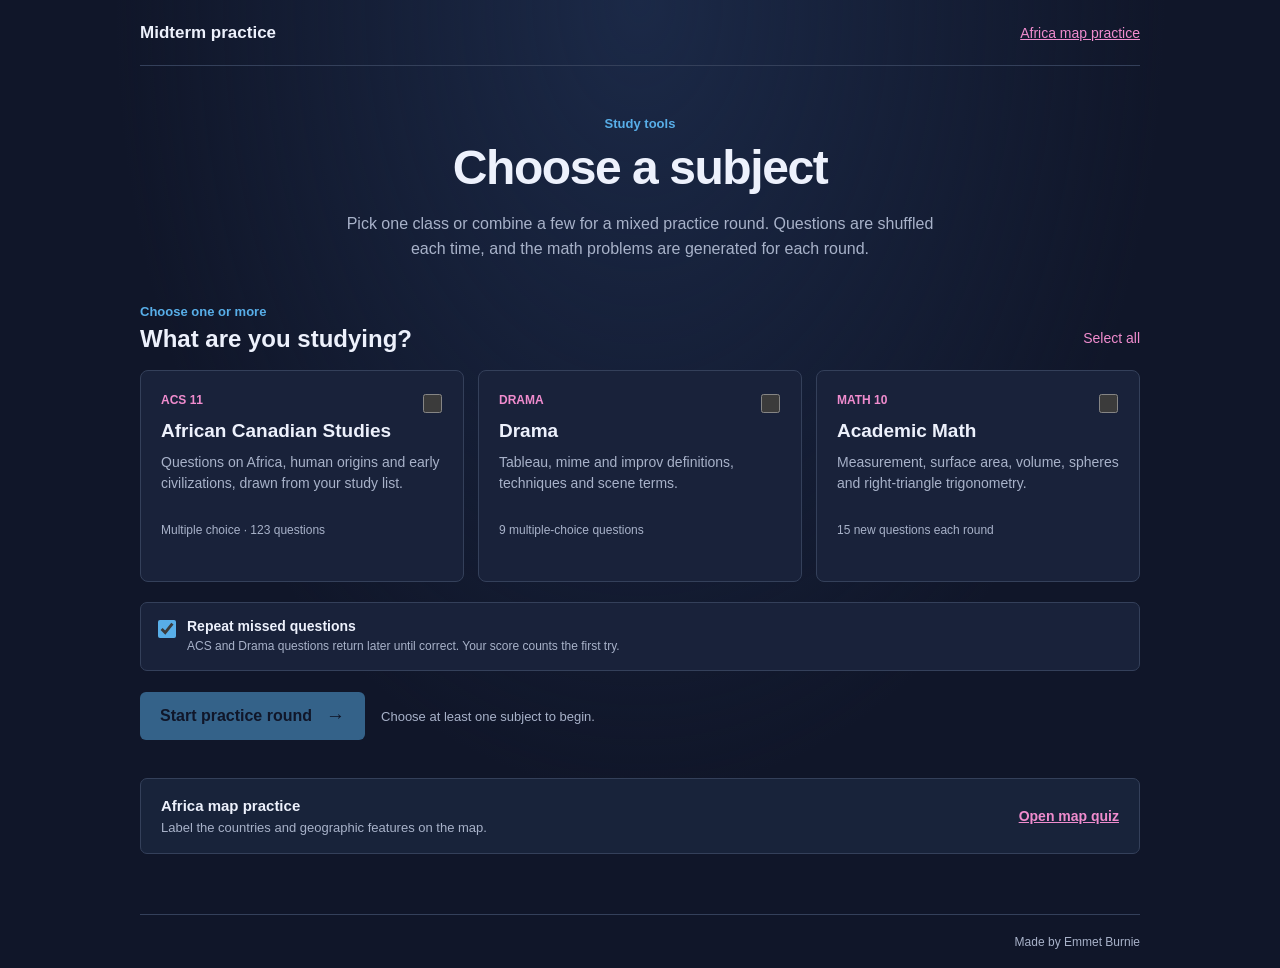
==== commit 21619611: "Repeat missed study questions until correct" ====
--- a/index.html
+++ b/index.html
@@ -6,9 +6,9 @@
   <meta name="theme-color" content="#f5f3ee">
   <meta name="description" content="Choose a subject and make a practice quiz for midterms.">
   <title>Midterm Practice</title>
-  <link rel="stylesheet" href="study-hub.css">
-  <script src="quiz-banks.js" defer></script>
-  <script src="study-hub.js" defer></script>
+  <link rel="stylesheet" href="study-hub.css?v=hub-2026-11-01-r1">
+  <script src="quiz-banks.js?v=hub-2026-11-01-r1" defer></script>
+  <script src="study-hub.js?v=hub-2026-11-01-r1" defer></script>
 </head>
 <body>
   <div class="shell">
@@ -51,6 +51,7 @@
             <label for="acs-length">ACS question set</label>
             <select id="acs-length"><option value="some">20 random questions</option><option value="all">All 123 questions</option></select>
           </div>
+          <label class="retry-setting"><input id="repeat-missed" type="checkbox" checked><span><strong>Repeat missed questions</strong><small>ACS and Drama questions return later until correct. Your score counts the first try.</small></span></label>
           <div class="start-row"><button id="start-quiz" class="primary-button" type="button" disabled>Start practice round <span aria-hidden="true">→</span></button><p id="selection-note" class="selection-note" aria-live="polite">Choose at least one subject to begin.</p></div>
         <div class="map-callout"><div><div><strong>Africa map practice</strong><p>Label the countries and geographic features on the map.</p></div></div><a href="./ACS%2011%20Map%20Study%20Tools/ACS-11-Map-Study-Tools.html">Open map quiz</a></div>
         </section>
--- a/study-hub.css
+++ b/study-hub.css
@@ -1 +1,2 @@
 :root{color-scheme:dark;--paper:#101629;--card:#19223a;--ink:#edf1fc;--muted:#a8b2c9;--line:#34405a;--accent:#58aee8;--accent-dark:#f08cce;--good:#83d9a5;--bad:#ff8195;font-family:Arial,Helvetica,sans-serif}*{box-sizing:border-box}html{min-height:100%;background:var(--paper)}body{min-height:100vh;margin:0;color:var(--ink);background:radial-gradient(ellipse at 50% 0%,#1b2947 0,transparent 58%),var(--paper)}button,a,input,select{font:inherit}.shell{width:min(1000px,calc(100% - 40px));margin:auto}.topbar{min-height:66px;display:flex;align-items:center;justify-content:space-between;border-bottom:1px solid var(--line)}.brand{color:var(--ink);font-size:17px;font-weight:700;text-decoration:none}.top-right{display:flex;align-items:center;gap:14px}.map-link{color:var(--accent-dark);font-size:14px}.map-link:hover,.map-callout a:hover{color:var(--accent);text-decoration-thickness:2px}main{min-height:calc(100vh - 120px)}.menu-screen{padding:50px 0 60px}.hero{max-width:680px;margin:0 auto 42px;text-align:center}.eyebrow{margin:0 0 10px;color:var(--accent);font-size:13px;font-weight:700}h1,h2,p{margin-top:0}.hero h1,.results-screen>h1{margin:0;font-size:clamp(34px,6vw,48px);line-height:1.12;letter-spacing:-.03em}.intro{max-width:590px;margin:16px auto 0;color:var(--muted);font-size:16px;line-height:1.6}.section-heading{display:flex;align-items:end;justify-content:space-between;margin-bottom:16px}.section-heading .eyebrow{margin-bottom:6px}.section-heading h2{margin:0;font-size:24px;line-height:1.2}.quiet-button{padding:8px 0;border:0;background:none;color:var(--accent-dark);cursor:pointer;font-size:14px}.quiet-button:hover{text-decoration:underline}.quiet-button:focus-visible,.primary-button:focus-visible,.answer-option:focus-visible,select:focus-visible{outline:3px solid #e98cc8;outline-offset:3px}.subject-grid{display:grid;grid-template-columns:repeat(3,minmax(0,1fr));gap:14px}.subject-card{position:relative;display:block;min-height:212px;padding:22px 20px;border:1px solid var(--line);border-radius:8px;background:var(--card);cursor:pointer;transition:border-color .15s,box-shadow .15s}.subject-card:hover{border-color:#6488ad}.subject-card:has(input:checked){border-color:var(--accent);box-shadow:0 0 0 2px color-mix(in srgb,var(--accent) 20%,transparent)}.subject-card input{position:absolute;top:20px;right:18px;width:19px;height:19px;accent-color:var(--accent);cursor:pointer}.subject-code{display:block;margin:0 30px 12px 0;color:var(--accent-dark);font-size:12px;font-weight:700}.subject-card strong{display:block;margin-bottom:10px;font-size:19px;line-height:1.25}.subject-info{display:block;min-height:58px;color:var(--muted);font-size:14px;line-height:1.5}.question-count{display:block;margin-top:13px;color:var(--muted);font-size:12px}.acs-length-panel{display:flex;align-items:center;gap:12px;margin-top:14px;padding:13px 15px;border:1px solid var(--line);border-radius:7px;background:var(--card)}.acs-length-panel label{font-size:14px;font-weight:700}.acs-length-panel select{min-height:38px;padding:6px 32px 6px 10px;border:1px solid var(--line);border-radius:5px;background:#202d48;color:var(--ink)}.start-row{display:flex;align-items:center;gap:16px;margin-top:21px}.primary-button{display:inline-flex;align-items:center;justify-content:center;gap:14px;min-height:48px;padding:0 20px;border:0;border-radius:6px;color:#101629;background:var(--accent);font-weight:700;cursor:pointer}.primary-button:hover:not(:disabled){background:#82c8f3}.primary-button:disabled{opacity:.5;cursor:not-allowed}.primary-button span{font-size:19px}.selection-note{margin:0;color:var(--muted);font-size:13px}.map-callout{display:flex;align-items:center;justify-content:space-between;gap:18px;margin-top:38px;padding:18px 20px;border:1px solid var(--line);border-radius:7px;background:#18233a}.map-callout strong{font-size:15px}.map-callout p{margin:5px 0 0;color:var(--muted);font-size:13px}.map-callout a{flex:none;color:var(--accent-dark);font-size:14px;font-weight:700}.quiz-screen,.results-screen{max-width:800px;margin:auto;padding:32px 0 55px}.quiz-nav{display:flex;align-items:center;justify-content:space-between;gap:14px}.quiz-subject-label{color:var(--muted);font-size:13px}.quiz-progress{color:var(--accent-dark);font-size:13px;font-variant-numeric:tabular-nums}.progress-track{height:5px;margin:15px 0 24px;overflow:hidden;border-radius:9px;background:#2b354b}.progress-track span{display:block;width:0;height:100%;border-radius:9px;background:var(--accent);transition:width .2s}.question-card{padding:clamp(22px,5vw,40px);border:1px solid var(--line);border-radius:8px;background:var(--card)}.question-card .eyebrow{margin-bottom:12px;color:var(--accent-dark)}.question-card h1{margin:0 0 22px;font-size:clamp(22px,4vw,31px);line-height:1.3;letter-spacing:-.01em}.question-diagram{display:flex;justify-content:center;max-width:460px;margin:0 auto 20px;padding:12px;border:1px solid var(--line);border-radius:6px;background:#f8f7f2;color:#26302b}.question-diagram svg{display:block;width:100%;height:auto;max-height:250px}.answer-options{display:grid;gap:10px}.answer-option{display:flex;align-items:flex-start;gap:12px;width:100%;padding:13px 15px;border:1px solid var(--line);border-radius:6px;color:var(--ink);background:#131b2e;text-align:left;cursor:pointer;line-height:1.45}.answer-option:hover:not(:disabled){border-color:var(--accent);background:#1e2a42}.option-letter{flex:none;display:grid;place-items:center;width:24px;height:24px;border:1px solid var(--line);border-radius:50%;color:var(--accent-dark);font-size:12px;font-weight:700}.answer-option.correct{border-color:var(--good);background:#1d382f}.answer-option.correct .option-letter{color:#122218;border-color:var(--good);background:var(--good)}.answer-option.incorrect{border-color:var(--bad);background:#3a2433}.answer-option:disabled{cursor:default}.answer-feedback{min-height:34px;padding:13px 0;color:var(--muted);font-size:14px}.answer-feedback.good{color:var(--good)}.answer-feedback.bad{color:var(--bad)}#next-question{margin-top:6px}.results-screen{padding-top:55px;text-align:center}.results-screen .intro{margin-bottom:25px}.result-score{display:flex;align-items:baseline;justify-content:center;gap:16px;margin:20px auto 28px}.result-score strong{color:var(--accent);font-size:48px}.result-score span{color:var(--accent-dark);font-size:23px;font-weight:700}.results-breakdown{display:grid;grid-template-columns:repeat(3,1fr);gap:12px;text-align:left}.breakdown-card{padding:16px;border:1px solid var(--line);border-radius:7px;background:var(--card)}.breakdown-card h2{margin:0 0 8px;color:var(--accent-dark);font-size:15px}.breakdown-card p{margin:0;color:var(--muted);font-size:14px}.result-actions{display:flex;justify-content:center;align-items:center;gap:22px;margin-top:28px}footer{min-height:54px;display:flex;justify-content:flex-end;align-items:center;border-top:1px solid var(--line);color:var(--muted);font-size:12px}[hidden]{display:none!important}@media(max-width:760px){.subject-grid{grid-template-columns:1fr}.subject-card{min-height:unset}.subject-info{min-height:unset}.results-breakdown{grid-template-columns:1fr}.breakdown-card{text-align:center}.menu-screen{padding-top:38px}}@media(max-width:560px){.shell{width:calc(100% - 28px)}.topbar{min-height:60px}.brand{font-size:15px}.map-link{font-size:12px}.menu-screen{padding:32px 0 40px}.hero{margin-bottom:33px}.intro{font-size:14px}.section-heading h2{font-size:21px}.subject-card{padding:18px}.subject-card strong{font-size:18px}.acs-length-panel{align-items:flex-start;flex-direction:column}.start-row{align-items:stretch;flex-direction:column}.start-row .primary-button{width:100%}.map-callout{align-items:flex-start;flex-direction:column;padding:16px}.quiz-screen,.results-screen{padding-top:24px}.quiz-subject-label{display:none}.question-card{padding:20px 16px}.question-card h1{font-size:22px}.answer-option{font-size:14px;padding:11px}.result-actions{flex-direction:column;gap:10px}.result-actions>*{width:100%}footer{min-height:46px}}@media(prefers-reduced-motion:reduce){*,*:before,*:after{scroll-behavior:auto!important;transition:none!important}}
+.retry-setting{display:flex;align-items:flex-start;gap:11px;margin-top:20px;padding:15px 17px;border:1px solid var(--line);border-radius:7px;background:var(--card);cursor:pointer}.retry-setting input{flex:none;width:18px;height:18px;margin:2px 0 0;accent-color:var(--accent)}.retry-setting strong,.retry-setting small{display:block}.retry-setting strong{font-size:14px}.retry-setting small{margin-top:4px;color:var(--muted);font-size:12px;line-height:1.45}
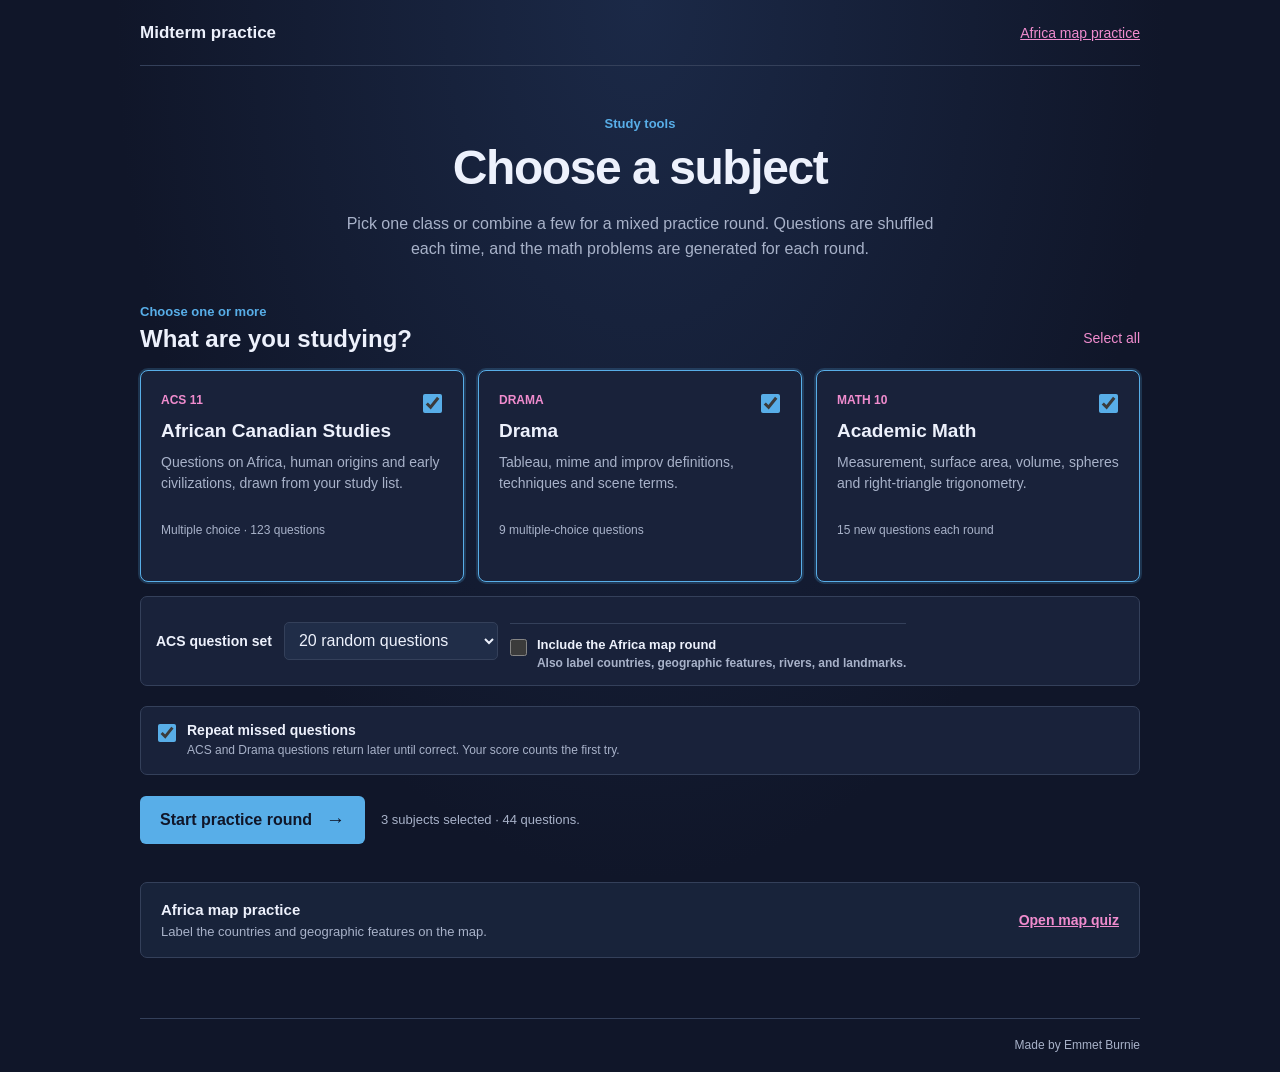
==== commit 7d5c6434: "Add map round to mixed study quizzes" ====
--- a/index.html
+++ b/index.html
@@ -3,12 +3,12 @@
 <head>
   <meta charset="utf-8">
   <meta name="viewport" content="width=device-width, initial-scale=1">
-  <meta name="theme-color" content="#f5f3ee">
+  <meta name="theme-color" content="#101629">
   <meta name="description" content="Choose a subject and make a practice quiz for midterms.">
   <title>Midterm Practice</title>
-  <link rel="stylesheet" href="study-hub.css?v=hub-2026-11-01-r1">
-  <script src="quiz-banks.js?v=hub-2026-11-01-r1" defer></script>
-  <script src="study-hub.js?v=hub-2026-11-01-r1" defer></script>
+  <link rel="stylesheet" href="study-hub.css?v=hub-2026-11-01-r2">
+  <script src="quiz-banks.js?v=hub-2026-11-01-r2" defer></script>
+  <script src="study-hub.js?v=hub-2026-11-01-r2" defer></script>
 </head>
 <body>
   <div class="shell">
@@ -29,19 +29,19 @@
           <div class="section-heading"><div><p class="eyebrow">Choose one or more</p><h2 id="subjects-title">What are you studying?</h2></div><button id="select-all" class="quiet-button" type="button">Select all</button></div>
           <div class="subject-grid">
             <label class="subject-card acs-card">
-              <input type="checkbox" name="subject" value="acs">
+              <input type="checkbox" name="subject" value="acs" checked>
               <span class="subject-code">ACS 11</span><strong>African Canadian Studies</strong>
               <span class="subject-info">Questions on Africa, human origins and early civilizations, drawn from your study list.</span>
               <span class="question-count">Multiple choice · 123 questions</span>
             </label>
             <label class="subject-card drama-card">
-              <input type="checkbox" name="subject" value="drama">
+              <input type="checkbox" name="subject" value="drama" checked>
               <span class="subject-code">DRAMA</span><strong>Drama</strong>
               <span class="subject-info">Tableau, mime and improv definitions, techniques and scene terms.</span>
               <span class="question-count">9 multiple-choice questions</span>
             </label>
             <label class="subject-card math-card">
-              <input type="checkbox" name="subject" value="math">
+              <input type="checkbox" name="subject" value="math" checked>
               <span class="subject-code">MATH 10</span><strong>Academic Math</strong>
               <span class="subject-info">Measurement, surface area, volume, spheres and right-triangle trigonometry.</span>
               <span class="question-count">15 new questions each round</span>
@@ -50,6 +50,7 @@
           <div id="acs-length-panel" class="acs-length-panel" hidden>
             <label for="acs-length">ACS question set</label>
             <select id="acs-length"><option value="some">20 random questions</option><option value="all">All 123 questions</option></select>
+            <label class="include-map-choice"><input id="include-map-round" type="checkbox"><span><strong>Include the Africa map round</strong><small>Also label countries, geographic features, rivers, and landmarks.</small></span></label>
           </div>
           <label class="retry-setting"><input id="repeat-missed" type="checkbox" checked><span><strong>Repeat missed questions</strong><small>ACS and Drama questions return later until correct. Your score counts the first try.</small></span></label>
           <div class="start-row"><button id="start-quiz" class="primary-button" type="button" disabled>Start practice round <span aria-hidden="true">→</span></button><p id="selection-note" class="selection-note" aria-live="polite">Choose at least one subject to begin.</p></div>
@@ -70,6 +71,11 @@
         </article>
       </section>
 
+      <section id="map-round-screen" class="map-round-screen" hidden aria-label="Africa map round">
+        <div class="quiz-nav"><button class="quiet-button" data-action="menu" type="button">← Subjects</button><span class="quiz-subject-label">ACS · Africa map round</span></div>
+        <iframe id="map-quiz-frame" title="Africa map practice round" src="about:blank"></iframe>
+      </section>
+
       <section id="results-screen" class="results-screen" hidden>
         <p class="eyebrow">Round complete</p><h1 id="results-title">Nice work.</h1>
         <p id="results-summary" class="intro"></p>
--- a/study-hub.css
+++ b/study-hub.css
@@ -1,2 +1,3 @@
 :root{color-scheme:dark;--paper:#101629;--card:#19223a;--ink:#edf1fc;--muted:#a8b2c9;--line:#34405a;--accent:#58aee8;--accent-dark:#f08cce;--good:#83d9a5;--bad:#ff8195;font-family:Arial,Helvetica,sans-serif}*{box-sizing:border-box}html{min-height:100%;background:var(--paper)}body{min-height:100vh;margin:0;color:var(--ink);background:radial-gradient(ellipse at 50% 0%,#1b2947 0,transparent 58%),var(--paper)}button,a,input,select{font:inherit}.shell{width:min(1000px,calc(100% - 40px));margin:auto}.topbar{min-height:66px;display:flex;align-items:center;justify-content:space-between;border-bottom:1px solid var(--line)}.brand{color:var(--ink);font-size:17px;font-weight:700;text-decoration:none}.top-right{display:flex;align-items:center;gap:14px}.map-link{color:var(--accent-dark);font-size:14px}.map-link:hover,.map-callout a:hover{color:var(--accent);text-decoration-thickness:2px}main{min-height:calc(100vh - 120px)}.menu-screen{padding:50px 0 60px}.hero{max-width:680px;margin:0 auto 42px;text-align:center}.eyebrow{margin:0 0 10px;color:var(--accent);font-size:13px;font-weight:700}h1,h2,p{margin-top:0}.hero h1,.results-screen>h1{margin:0;font-size:clamp(34px,6vw,48px);line-height:1.12;letter-spacing:-.03em}.intro{max-width:590px;margin:16px auto 0;color:var(--muted);font-size:16px;line-height:1.6}.section-heading{display:flex;align-items:end;justify-content:space-between;margin-bottom:16px}.section-heading .eyebrow{margin-bottom:6px}.section-heading h2{margin:0;font-size:24px;line-height:1.2}.quiet-button{padding:8px 0;border:0;background:none;color:var(--accent-dark);cursor:pointer;font-size:14px}.quiet-button:hover{text-decoration:underline}.quiet-button:focus-visible,.primary-button:focus-visible,.answer-option:focus-visible,select:focus-visible{outline:3px solid #e98cc8;outline-offset:3px}.subject-grid{display:grid;grid-template-columns:repeat(3,minmax(0,1fr));gap:14px}.subject-card{position:relative;display:block;min-height:212px;padding:22px 20px;border:1px solid var(--line);border-radius:8px;background:var(--card);cursor:pointer;transition:border-color .15s,box-shadow .15s}.subject-card:hover{border-color:#6488ad}.subject-card:has(input:checked){border-color:var(--accent);box-shadow:0 0 0 2px color-mix(in srgb,var(--accent) 20%,transparent)}.subject-card input{position:absolute;top:20px;right:18px;width:19px;height:19px;accent-color:var(--accent);cursor:pointer}.subject-code{display:block;margin:0 30px 12px 0;color:var(--accent-dark);font-size:12px;font-weight:700}.subject-card strong{display:block;margin-bottom:10px;font-size:19px;line-height:1.25}.subject-info{display:block;min-height:58px;color:var(--muted);font-size:14px;line-height:1.5}.question-count{display:block;margin-top:13px;color:var(--muted);font-size:12px}.acs-length-panel{display:flex;align-items:center;gap:12px;margin-top:14px;padding:13px 15px;border:1px solid var(--line);border-radius:7px;background:var(--card)}.acs-length-panel label{font-size:14px;font-weight:700}.acs-length-panel select{min-height:38px;padding:6px 32px 6px 10px;border:1px solid var(--line);border-radius:5px;background:#202d48;color:var(--ink)}.start-row{display:flex;align-items:center;gap:16px;margin-top:21px}.primary-button{display:inline-flex;align-items:center;justify-content:center;gap:14px;min-height:48px;padding:0 20px;border:0;border-radius:6px;color:#101629;background:var(--accent);font-weight:700;cursor:pointer}.primary-button:hover:not(:disabled){background:#82c8f3}.primary-button:disabled{opacity:.5;cursor:not-allowed}.primary-button span{font-size:19px}.selection-note{margin:0;color:var(--muted);font-size:13px}.map-callout{display:flex;align-items:center;justify-content:space-between;gap:18px;margin-top:38px;padding:18px 20px;border:1px solid var(--line);border-radius:7px;background:#18233a}.map-callout strong{font-size:15px}.map-callout p{margin:5px 0 0;color:var(--muted);font-size:13px}.map-callout a{flex:none;color:var(--accent-dark);font-size:14px;font-weight:700}.quiz-screen,.results-screen{max-width:800px;margin:auto;padding:32px 0 55px}.quiz-nav{display:flex;align-items:center;justify-content:space-between;gap:14px}.quiz-subject-label{color:var(--muted);font-size:13px}.quiz-progress{color:var(--accent-dark);font-size:13px;font-variant-numeric:tabular-nums}.progress-track{height:5px;margin:15px 0 24px;overflow:hidden;border-radius:9px;background:#2b354b}.progress-track span{display:block;width:0;height:100%;border-radius:9px;background:var(--accent);transition:width .2s}.question-card{padding:clamp(22px,5vw,40px);border:1px solid var(--line);border-radius:8px;background:var(--card)}.question-card .eyebrow{margin-bottom:12px;color:var(--accent-dark)}.question-card h1{margin:0 0 22px;font-size:clamp(22px,4vw,31px);line-height:1.3;letter-spacing:-.01em}.question-diagram{display:flex;justify-content:center;max-width:460px;margin:0 auto 20px;padding:12px;border:1px solid var(--line);border-radius:6px;background:#f8f7f2;color:#26302b}.question-diagram svg{display:block;width:100%;height:auto;max-height:250px}.answer-options{display:grid;gap:10px}.answer-option{display:flex;align-items:flex-start;gap:12px;width:100%;padding:13px 15px;border:1px solid var(--line);border-radius:6px;color:var(--ink);background:#131b2e;text-align:left;cursor:pointer;line-height:1.45}.answer-option:hover:not(:disabled){border-color:var(--accent);background:#1e2a42}.option-letter{flex:none;display:grid;place-items:center;width:24px;height:24px;border:1px solid var(--line);border-radius:50%;color:var(--accent-dark);font-size:12px;font-weight:700}.answer-option.correct{border-color:var(--good);background:#1d382f}.answer-option.correct .option-letter{color:#122218;border-color:var(--good);background:var(--good)}.answer-option.incorrect{border-color:var(--bad);background:#3a2433}.answer-option:disabled{cursor:default}.answer-feedback{min-height:34px;padding:13px 0;color:var(--muted);font-size:14px}.answer-feedback.good{color:var(--good)}.answer-feedback.bad{color:var(--bad)}#next-question{margin-top:6px}.results-screen{padding-top:55px;text-align:center}.results-screen .intro{margin-bottom:25px}.result-score{display:flex;align-items:baseline;justify-content:center;gap:16px;margin:20px auto 28px}.result-score strong{color:var(--accent);font-size:48px}.result-score span{color:var(--accent-dark);font-size:23px;font-weight:700}.results-breakdown{display:grid;grid-template-columns:repeat(3,1fr);gap:12px;text-align:left}.breakdown-card{padding:16px;border:1px solid var(--line);border-radius:7px;background:var(--card)}.breakdown-card h2{margin:0 0 8px;color:var(--accent-dark);font-size:15px}.breakdown-card p{margin:0;color:var(--muted);font-size:14px}.result-actions{display:flex;justify-content:center;align-items:center;gap:22px;margin-top:28px}footer{min-height:54px;display:flex;justify-content:flex-end;align-items:center;border-top:1px solid var(--line);color:var(--muted);font-size:12px}[hidden]{display:none!important}@media(max-width:760px){.subject-grid{grid-template-columns:1fr}.subject-card{min-height:unset}.subject-info{min-height:unset}.results-breakdown{grid-template-columns:1fr}.breakdown-card{text-align:center}.menu-screen{padding-top:38px}}@media(max-width:560px){.shell{width:calc(100% - 28px)}.topbar{min-height:60px}.brand{font-size:15px}.map-link{font-size:12px}.menu-screen{padding:32px 0 40px}.hero{margin-bottom:33px}.intro{font-size:14px}.section-heading h2{font-size:21px}.subject-card{padding:18px}.subject-card strong{font-size:18px}.acs-length-panel{align-items:flex-start;flex-direction:column}.start-row{align-items:stretch;flex-direction:column}.start-row .primary-button{width:100%}.map-callout{align-items:flex-start;flex-direction:column;padding:16px}.quiz-screen,.results-screen{padding-top:24px}.quiz-subject-label{display:none}.question-card{padding:20px 16px}.question-card h1{font-size:22px}.answer-option{font-size:14px;padding:11px}.result-actions{flex-direction:column;gap:10px}.result-actions>*{width:100%}footer{min-height:46px}}@media(prefers-reduced-motion:reduce){*,*:before,*:after{scroll-behavior:auto!important;transition:none!important}}
 .retry-setting{display:flex;align-items:flex-start;gap:11px;margin-top:20px;padding:15px 17px;border:1px solid var(--line);border-radius:7px;background:var(--card);cursor:pointer}.retry-setting input{flex:none;width:18px;height:18px;margin:2px 0 0;accent-color:var(--accent)}.retry-setting strong,.retry-setting small{display:block}.retry-setting strong{font-size:14px}.retry-setting small{margin-top:4px;color:var(--muted);font-size:12px;line-height:1.45}
+.subject-card input:disabled{opacity:.35;cursor:not-allowed}.include-map-choice{display:flex!important;align-items:flex-start;gap:10px;margin-top:13px;padding-top:13px;border-top:1px solid var(--line);cursor:pointer}.include-map-choice input{flex:none;width:17px;height:17px;margin:2px 0 0;accent-color:var(--accent)}.include-map-choice strong,.include-map-choice small{display:block}.include-map-choice strong{font-size:13px}.include-map-choice small{margin-top:3px;color:var(--muted);font-size:12px;line-height:1.4}.map-round-screen{max-width:1000px;margin:auto;padding:28px 0 45px}.map-round-screen iframe{display:block;width:100%;height:min(900px,calc(100vh - 120px));min-height:650px;margin-top:14px;border:1px solid var(--line);border-radius:8px;background:#fff}@media(max-width:560px){.map-round-screen iframe{height:calc(100vh - 110px);min-height:580px}}
